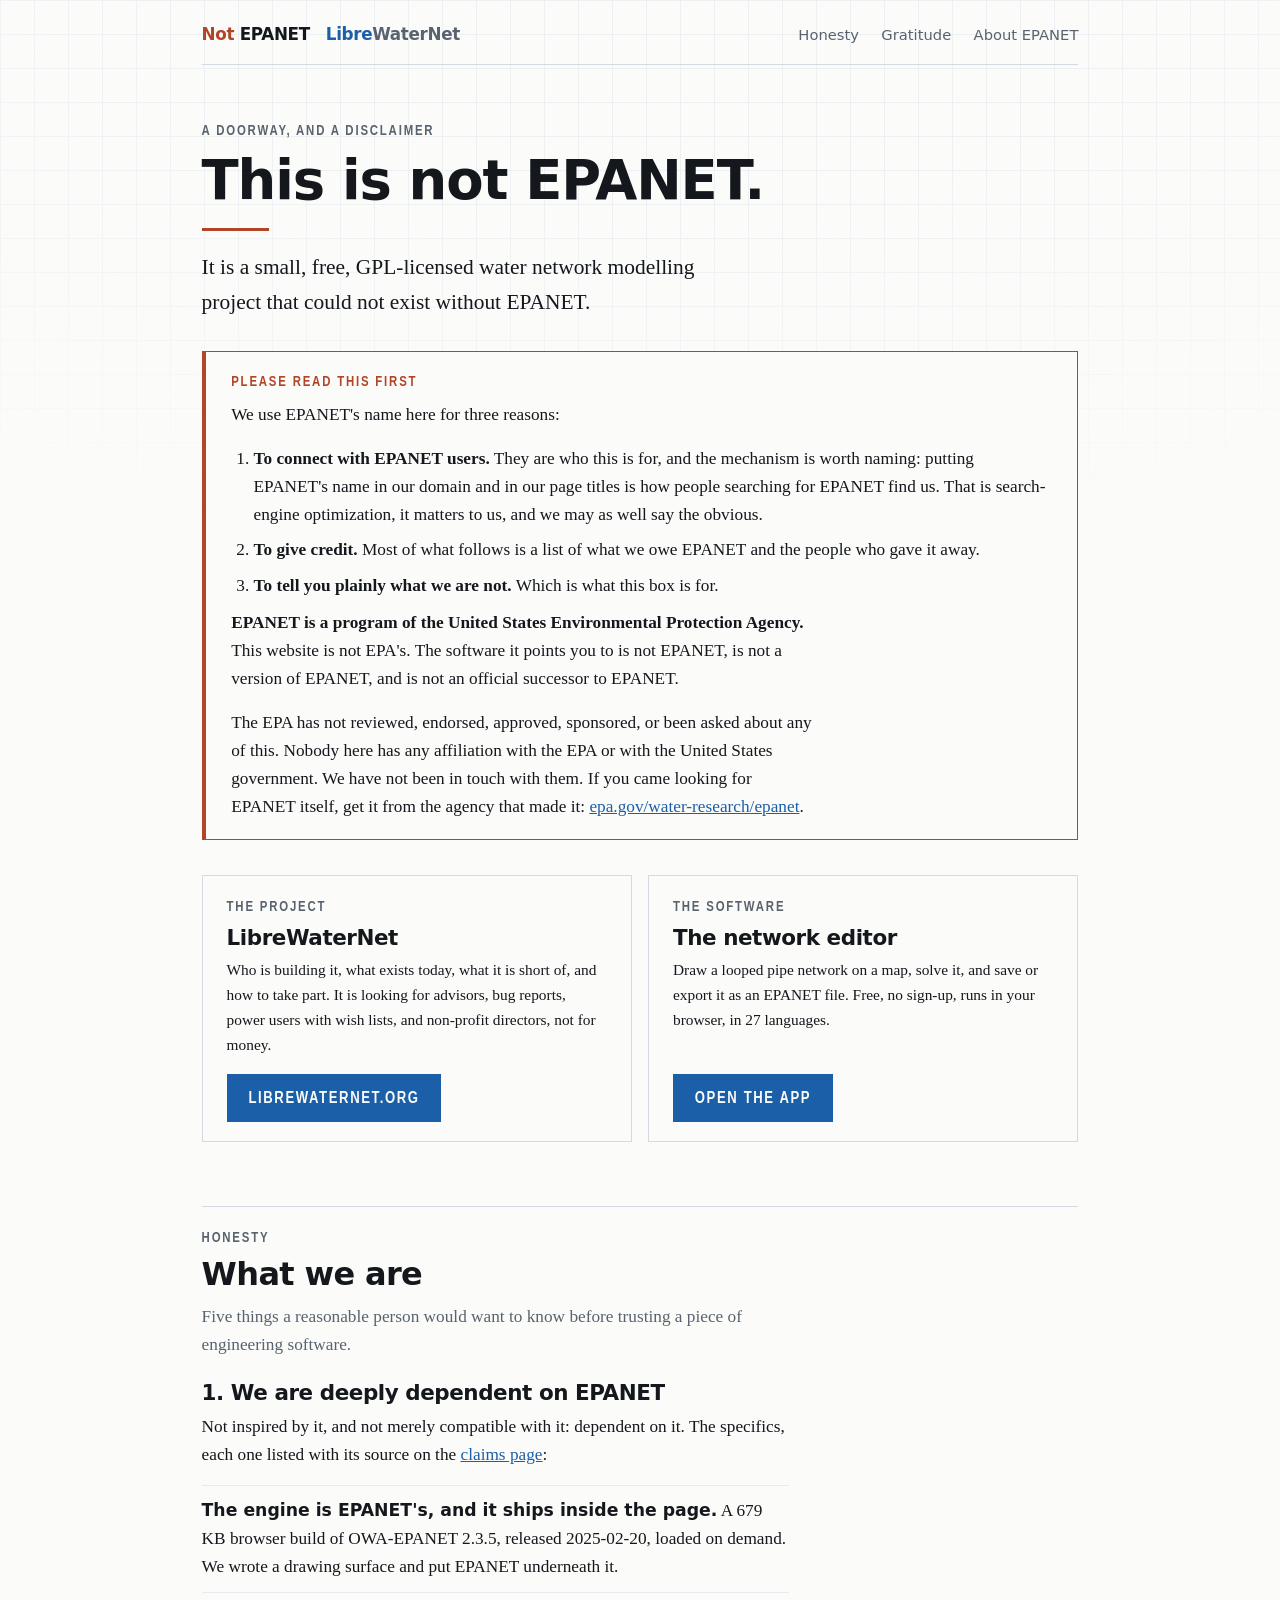
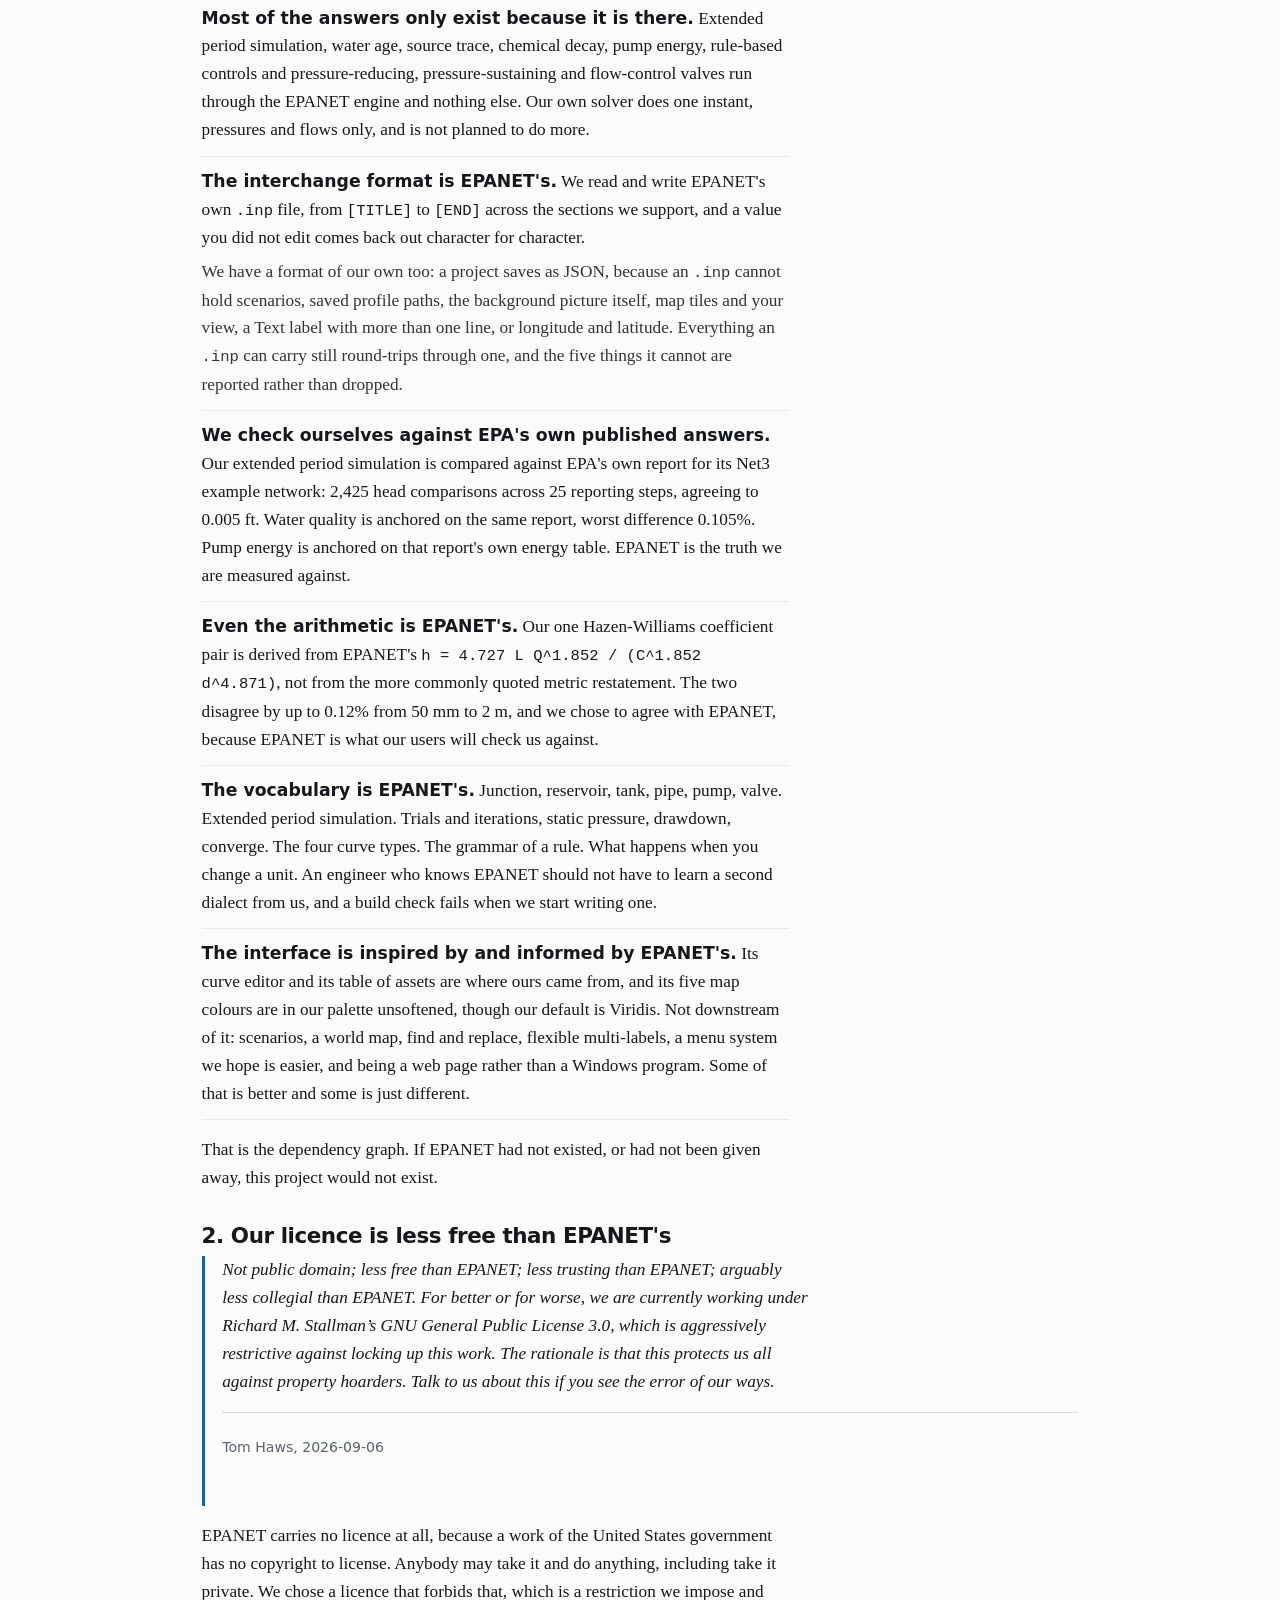
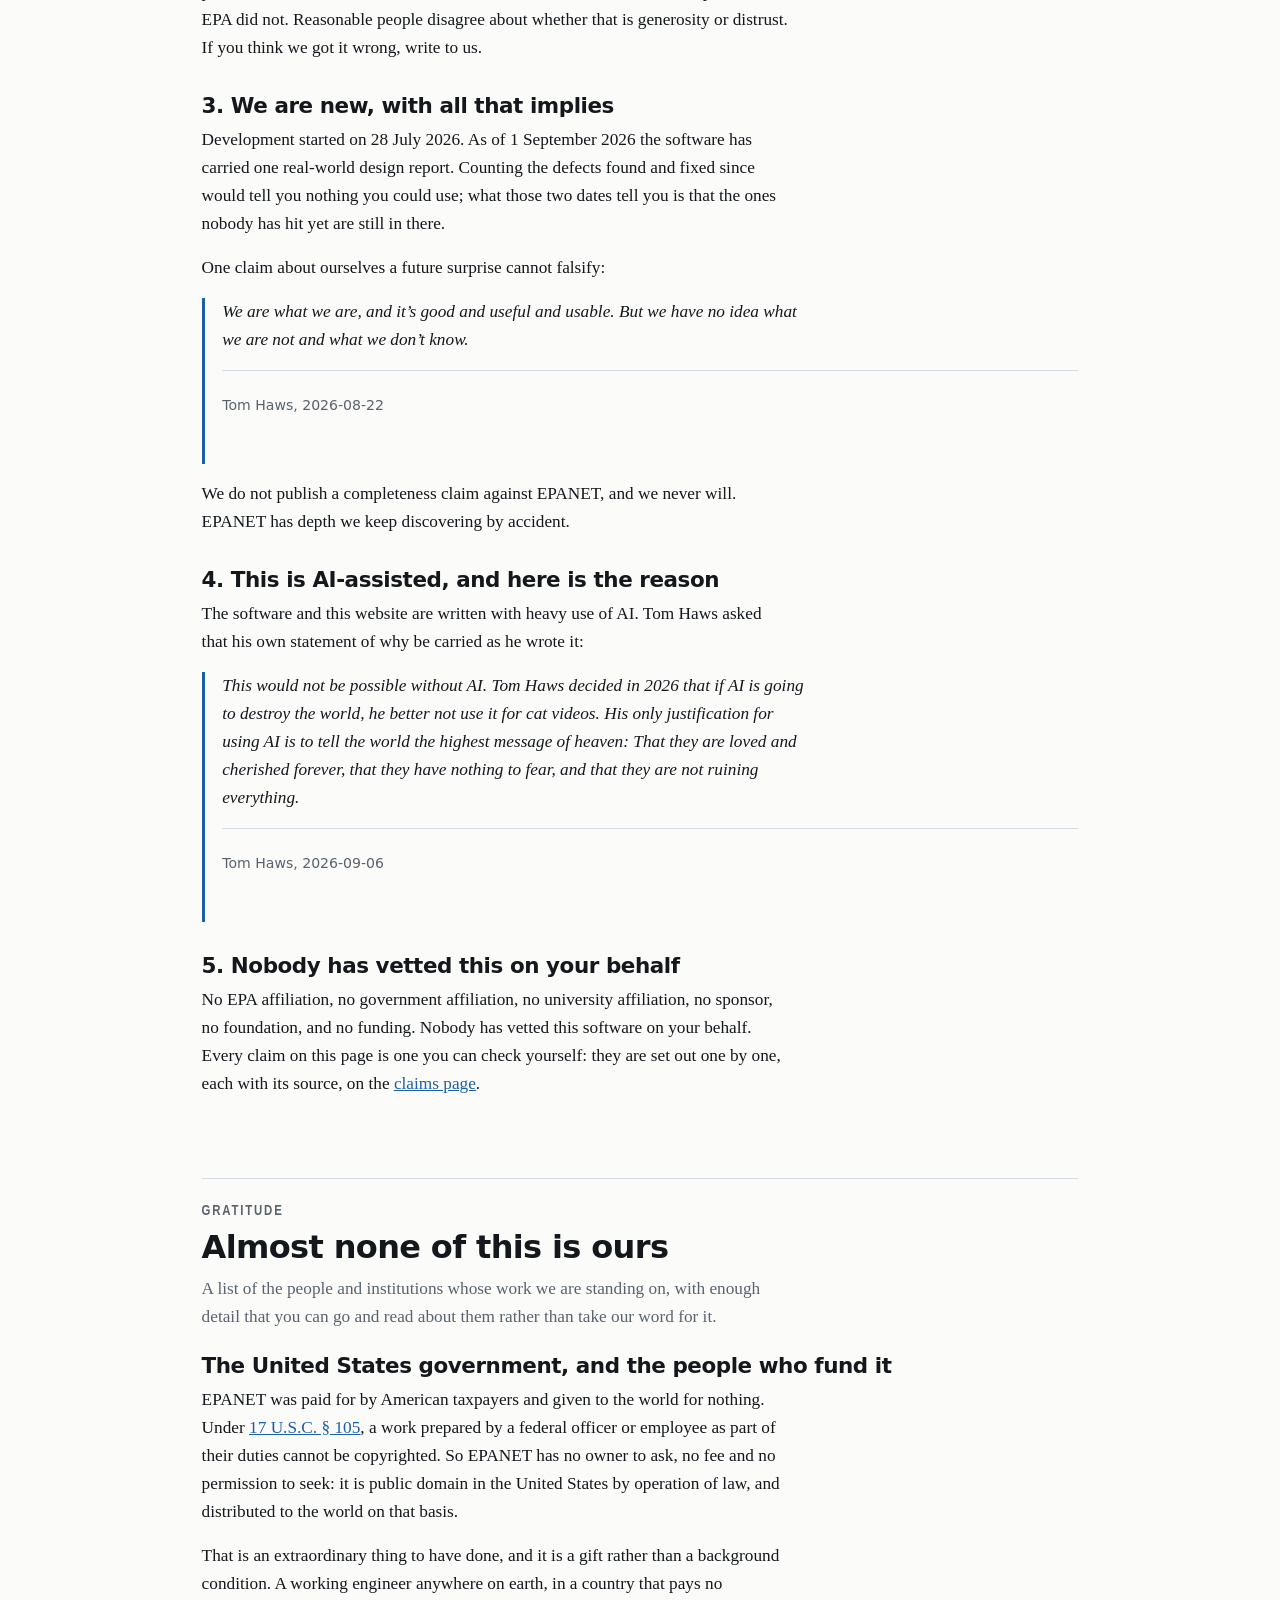
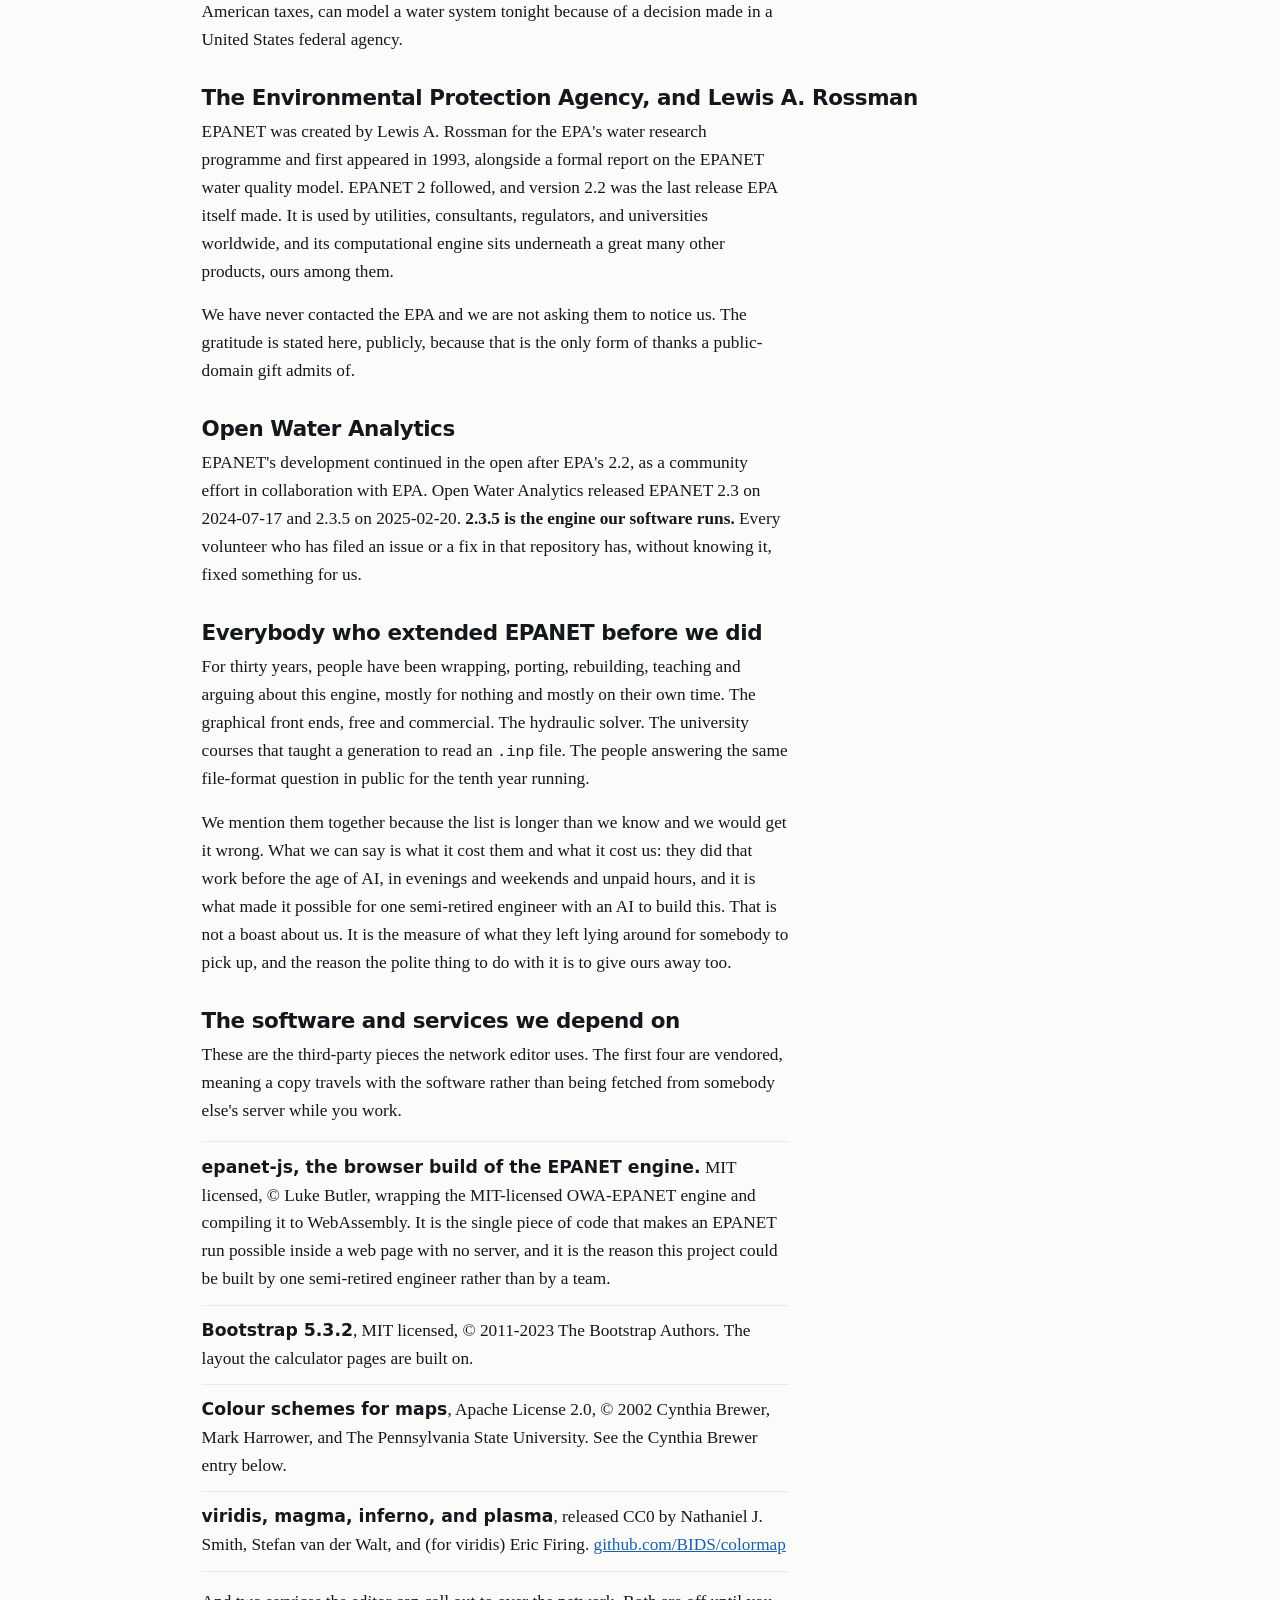
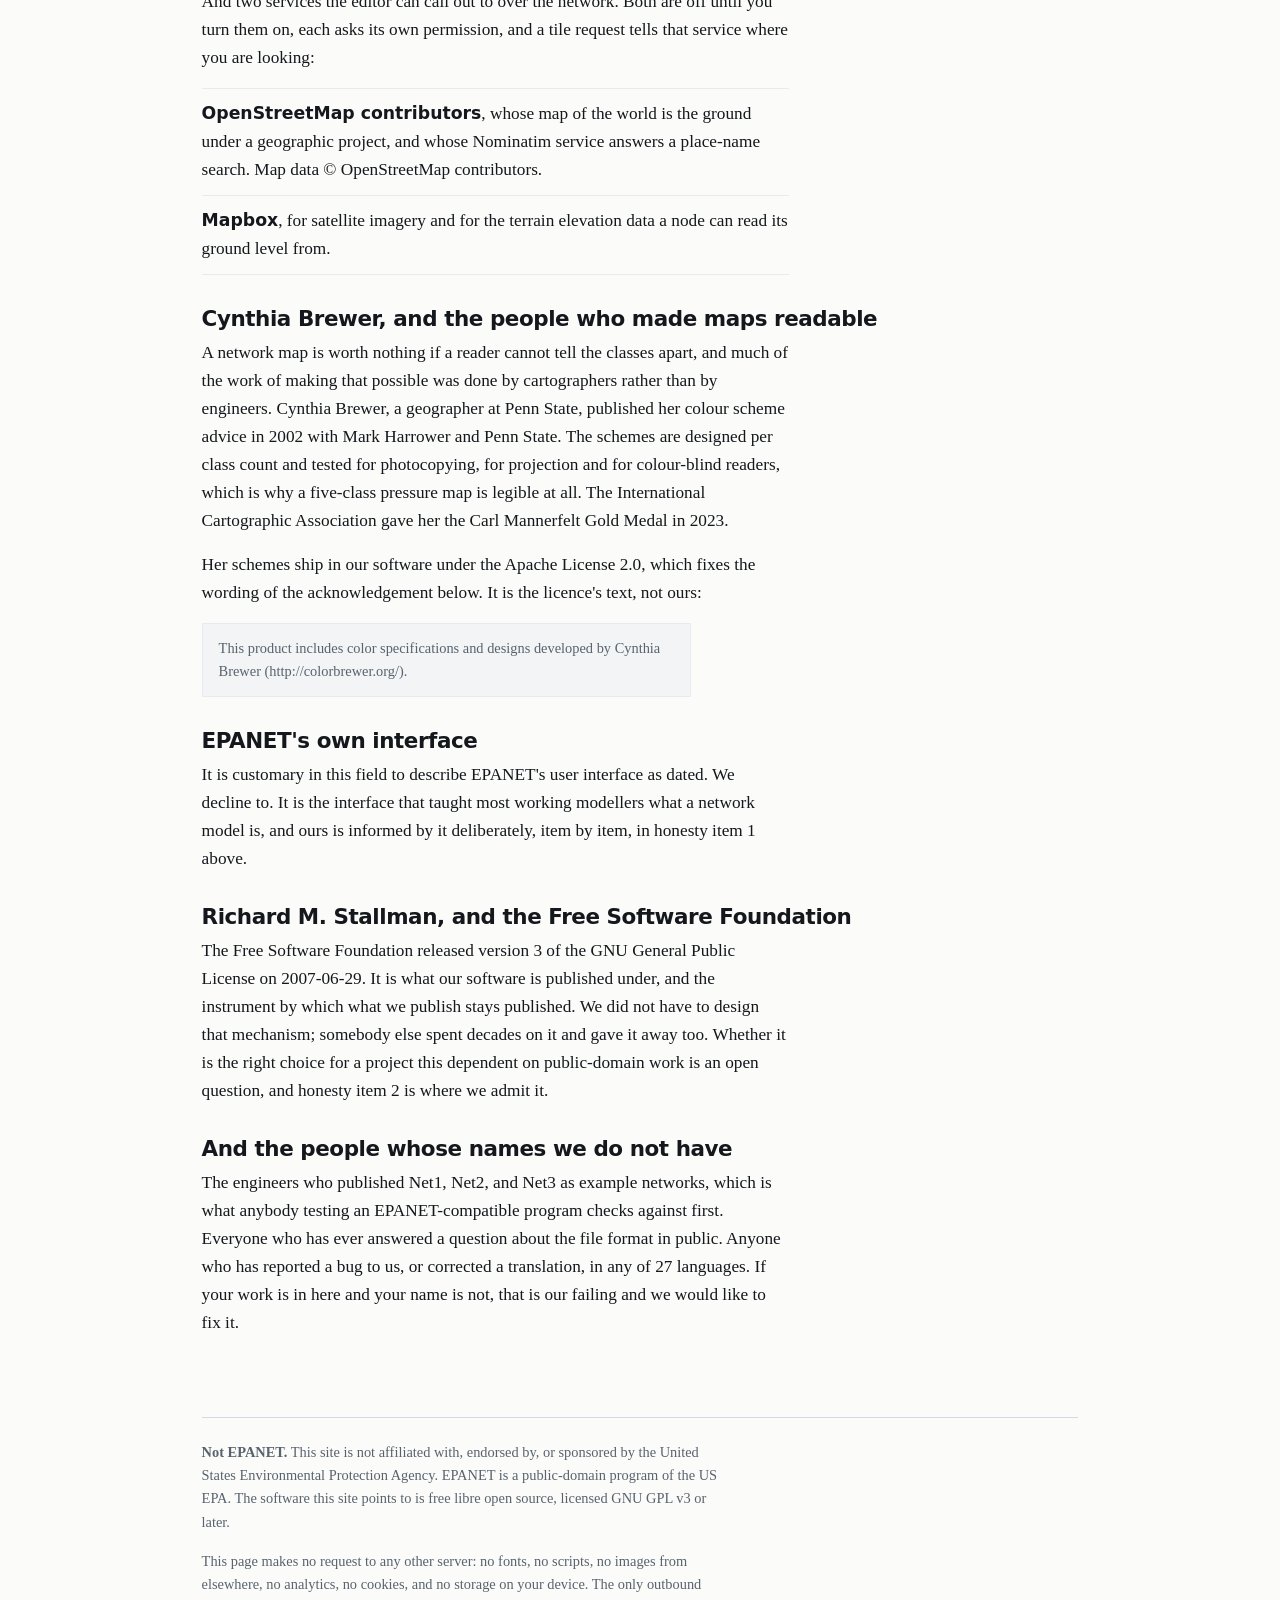
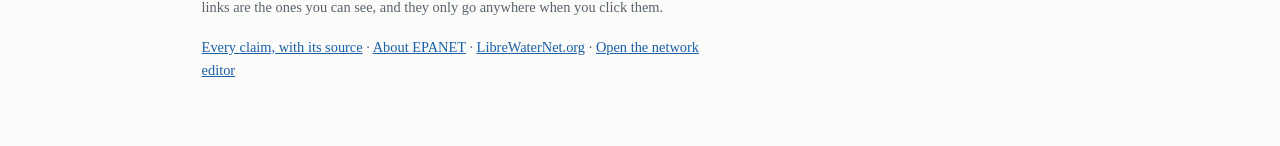
==== index.html @ b26bc2bf "The SEO reason says the obvious, in Tom's words Co-Authored-By: Claude Opus 5 <noreply@anthropic.com" ====
<!doctype html>
<html lang="en">
<head>
<meta charset="utf-8">
<title>Not EPANET</title>
<meta name="viewport" content="width=device-width, initial-scale=1">
<meta name="description" content="A doorway to free water network modelling software, and a plain statement of what it is not. Not EPANET, not affiliated with the US EPA, and deeply dependent on both.">
<link rel="stylesheet" href="style.css">
</head>
<body>
<div class="sheet-bg" aria-hidden="true"></div>

<div class="sheet">

<header class="topbar">
	<!-- **THE SISTER SITE SITS BESIDE THE WORDMARK, NOT IN THE NAV** (Tom, 2026-09-06:
	     *"At the upper left of each site we have the domain name. Let's put a link to the
	     other one next to it. For example LibreWaterNet Not EPANET and Not EPANET
	     LibreWaterNet"*). Upper-left is where a reader looks to answer "where am I", and
	     two names there answers "and what else is there" in the same glance. It is a pair
	     of doors, so both sites carry the same pair in the same place.
	     The nav entry that used to duplicate this is gone: the same link twice in one
	     header is not emphasis, it is a reader wondering whether they differ. -->
	<div class="marks">
		<a class="wordmark" href="./"><span class="not">Not</span> EPANET</a>
		<a class="wordmark sister" href="https://librewaternet.org"><span class="libre">Libre</span>WaterNet</a>
	</div>
	<nav>
		<a href="#honesty">Honesty</a>
		<a href="#gratitude">Gratitude</a>
		<a href="epanet.html">About EPANET</a>
	</nav>
</header>

<main>

<div class="hero">
	<span class="label">A doorway, and a disclaimer</span>
	<h1>This is not EPANET.<span class="rule-under"></span></h1>
	<p class="lede">It is a small, free, GPL-licensed water network modelling project that
	could not exist without EPANET.</p>

	<!-- THE DISCLAIMER BOX IS THE PREMISE OF THE SITE, so it comes before the doors and before
	     both sections; only the wordmark, the h1 and the lede precede it. The domain says "not",
	     and a page that then spent 400 words before explaining what it is not would be using the
	     word as a slogan.

	     **INSIDE THE BOX, THE THREE REASONS COME FIRST** (Tom, 2026-09-07: "Swap top and bottom").
	     A reader who arrived from a search for EPANET is owed the answer to "why is this page
	     called that" before the denial, or the denial reads as a disclaimer somebody was made to
	     write. The denial is the next thing they read, in the same box, and `epanet.html` still
	     leads with it because a page reached directly carries its own. -->
	<div class="disclaimer">
		<span class="label">Please read this first</span>
		<p>We use EPANET's name here for three reasons:</p>
		<ol class="reasons">
			<li><b>To connect with EPANET users.</b> They are who this is for, and the mechanism is
			worth naming: putting EPANET's name in our domain and in our page titles is how
			people searching for EPANET find us. That is search-engine optimization, it matters
			to us, and we may as well say the obvious.</li>
			<li><b>To give credit.</b> Most of what follows is a list of what we owe EPANET and
			the people who gave it away.</li>
			<li><b>To tell you plainly what we are not.</b> Which is what this box is for.</li>
		</ol>
		<p><b>EPANET is a program of the United States Environmental Protection Agency.</b>
		This website is not EPA's. The software it points you to is not EPANET, is not a version
		of EPANET, and is not an official successor to EPANET.</p>
		<p>The EPA has not reviewed, endorsed, approved, sponsored, or been asked about any of
		this. Nobody here has any affiliation with the EPA or with the United States government.
		We have not been in touch with them. If you came looking for EPANET itself, get it from
		the agency that made it: <a href="https://www.epa.gov/water-research/epanet">epa.gov/water-research/epanet</a>.</p>
	</div>

	<div class="doors">
		<div class="door">
			<span class="label">The project</span>
			<h3>LibreWaterNet</h3>
			<p>Who is building it, what exists today, what it is short of, and how to take part.
			It is looking for advisors, bug reports, power users with wish
			lists, and non-profit directors, not for money.</p>
			<a class="btn" href="https://librewaternet.org">librewaternet.org</a>
		</div>
		<div class="door">
			<span class="label">The software</span>
			<h3>The network editor</h3>
			<p>Draw a looped pipe network on a map, solve it, and save or export it as an
			EPANET file.
			Free, no sign-up, runs in your browser, in 27 languages.</p>
			<a class="btn" href="https://hawsedc.com/engcalcs/Looped-Network.php">Open the app</a>
		</div>
	</div>
</div>

<!-- ====================================================================== -->
<section id="honesty" aria-labelledby="honesty-label honesty-h2">
	<div class="sec-head">
		<span class="label" id="honesty-label">Honesty</span>
		<h2 id="honesty-h2">What we are</h2>
		<p class="sub">Five things a reasonable person would want to know before trusting a
		piece of engineering software.</p>
	</div>

	<div class="item">
		<h3>1. We are deeply dependent on EPANET</h3>
		<p>Not inspired by it, and not merely compatible with it: dependent on it. The specifics, each one
		listed with its source on the <a href="claims.html">claims page</a>:</p>
		<ul class="facts">
			<li><b>The engine is EPANET's, and it ships inside the page.</b> A 679 KB browser
			build of OWA-EPANET 2.3.5, released 2025-02-20, loaded on demand. We wrote a drawing
			surface and put EPANET underneath it.</li>
			<li><b>Most of the answers only exist because it is there.</b> Extended period
			simulation, water age, source trace, chemical decay, pump energy, rule-based controls
			and pressure-reducing, pressure-sustaining and flow-control valves run through the
			EPANET engine and nothing else. Our own solver does one instant, pressures and flows
			only, and is not planned to do more.</li>
			<li><b>The interchange format is EPANET's.</b> We read and write EPANET's own
			<code>.inp</code> file, from <code>[TITLE]</code> to <code>[END]</code> across the
			sections we support, and a value you did not edit comes back out character for
			character.
			<span class="qualify">We have a format of our own too: a project saves as JSON,
			because an <code>.inp</code> cannot hold scenarios, saved profile paths, the background
			picture itself, map tiles and your view, a Text label with more than one line, or
			longitude and latitude. Everything an <code>.inp</code> can carry still round-trips
			through one, and the five things it cannot are reported rather than dropped.</span></li>
			<li><b>We check ourselves against EPA's own published answers.</b> Our extended period
			simulation is compared against EPA's own report for its Net3 example network: 2,425 head
			comparisons across 25 reporting steps, agreeing to 0.005 ft. Water quality is
			anchored on the same report, worst difference 0.105%. Pump energy is anchored on that
			report's own energy table. EPANET is the truth we are measured against.</li>
			<li><b>Even the arithmetic is EPANET's.</b> Our one Hazen-Williams coefficient pair is
			derived from EPANET's <code>h = 4.727 L Q^1.852 / (C^1.852 d^4.871)</code>, not from
			the more commonly quoted metric restatement. The two disagree by up to 0.12% from
			50 mm to 2 m, and we chose to agree with EPANET, because EPANET is what our users will
			check us against.</li>
			<li><b>The vocabulary is EPANET's.</b> Junction, reservoir, tank, pipe, pump, valve.
			Extended period simulation. Trials and iterations, static pressure, drawdown, converge.
			The four curve types. The grammar of a rule. What happens when you change a unit. An
			engineer who knows EPANET should not have to learn a second dialect from us, and a
			build check fails when we start writing one.</li>
			<li><b>The interface is inspired by and informed by EPANET's.</b> Its curve editor
			and its table of assets are where ours came from, and its five map colours are in our
			palette unsoftened, though our default is Viridis. Not downstream of it: scenarios, a
			world map, find and replace, flexible multi-labels, a menu system we hope is easier,
			and being a web page rather than a Windows program. Some of that is better and some is
			just different.</li>
		</ul>
		<p>That is the dependency graph. If EPANET had not existed, or had not been given
		away, this project would not exist.</p>
	</div>

	<div class="item">
		<h3>2. Our licence is less free than EPANET's</h3>
		<blockquote>
			<p>Not public domain; less free than EPANET; less trusting than EPANET; arguably
			less collegial than EPANET. For better or for worse, we are currently working under
			Richard M. Stallman&rsquo;s GNU General Public License 3.0, which is aggressively
			restrictive against locking up this work. The rationale is that this protects us all
			against property hoarders. Talk to us about this if you see the error of our ways.</p>
			<footer class="attrib">Tom Haws, 2026-09-06</footer>
		</blockquote>
		<p>EPANET carries no licence at all, because
		a work of the United States government has no copyright to license. Anybody may take it
		and do anything, including take it private. We chose a licence that forbids that, which
		is a restriction we impose and EPA did not. Reasonable people disagree about whether
		that is generosity or distrust. If you think we got it wrong, write to us.</p>
	</div>

	<div class="item">
		<h3>3. We are new, with all that implies</h3>
		<p>Development started on 28 July 2026. As of 1 September 2026 the software has carried
		one real-world design report. Counting the defects found and fixed since would tell you
		nothing you could use; what those two dates tell you is that the ones nobody has hit yet
		are still in there.</p>
		<p>One claim about ourselves a future surprise cannot falsify:</p>
		<blockquote>
			<p>We are what we are, and it&rsquo;s good and useful and usable. But we have no idea
			what we are not and what we don&rsquo;t know.</p>
			<footer class="attrib">Tom Haws, 2026-08-22</footer>
		</blockquote>
		<p>We do not publish a completeness claim against EPANET, and we never will. EPANET has
		depth we keep discovering by accident.</p>
	</div>

	<div class="item">
		<h3>4. This is AI-assisted, and here is the reason</h3>
		<p>The software and this website are written with heavy use of AI. Tom Haws asked that
		his own statement of why be carried as he wrote it:</p>
		<blockquote>
			<p>This would not be possible without AI. Tom Haws decided in 2026 that if AI is
			going to destroy the world, he better not use it for cat videos. His only
			justification for using AI is to tell the world the highest message of heaven: That
			they are loved and cherished forever, that they have nothing to fear, and that they
			are not ruining everything.</p>
			<footer class="attrib">Tom Haws, 2026-09-06</footer>
		</blockquote>
	</div>

	<div class="item">
		<h3>5. Nobody has vetted this on your behalf</h3>
		<p>No EPA affiliation, no government affiliation, no university affiliation, no sponsor,
		no foundation, and no funding. Nobody has vetted this software on your behalf. Every
		claim on this page is one you can check yourself: they are set out one by one,
		each with its source, on the <a href="claims.html">claims page</a>.</p>
	</div>
</section>

<!-- ====================================================================== -->
<section id="gratitude" aria-labelledby="gratitude-label gratitude-h2">
	<div class="sec-head">
		<span class="label" id="gratitude-label">Gratitude</span>
		<h2 id="gratitude-h2">Almost none of this is ours</h2>
		<p class="sub">A list of the people and institutions whose work we are standing on,
		with enough detail that you can go and read about them rather than take our word for it.</p>
	</div>

	<div class="item">
		<h3>The United States government, and the people who fund it</h3>
		<p>EPANET was paid for by American taxpayers and given to the world for nothing.
		Under <a href="https://uscode.house.gov/view.xhtml?req=%28title%3A17+section%3A105+edition%3Aprelim%29">17
		U.S.C. &sect; 105</a>, a work prepared by a federal officer or employee as part of their
		duties cannot be copyrighted. So EPANET has no owner to ask, no fee and no permission to
		seek: it is public domain in the United States by operation of law, and distributed to the
		world on that basis.</p>
		<p>That is an extraordinary thing to have done, and it is a gift rather than a
		background condition. A working engineer anywhere on earth, in a country
		that pays no American taxes, can model a water system tonight because of a decision made
		in a United States federal agency.</p>
	</div>

	<div class="item">
		<h3>The Environmental Protection Agency, and Lewis A. Rossman</h3>
		<p>EPANET was created by Lewis A. Rossman for the EPA's water research programme and
		first appeared in 1993, alongside a formal report on the EPANET water quality model.
		EPANET 2 followed, and version 2.2 was the last release EPA itself made. It is used
		by utilities, consultants, regulators, and universities worldwide, and its computational
		engine sits underneath a great many other products, ours among them.</p>
		<p>We have never contacted the EPA and we are not asking them to notice us. The
		gratitude is stated here, publicly, because that is the only form of thanks a public-domain
		gift admits of.</p>
	</div>

	<div class="item">
		<h3>Open Water Analytics</h3>
		<p>EPANET's development continued in the open after EPA's 2.2, as a community effort in
		collaboration with EPA. Open Water Analytics released EPANET 2.3 on 2024-07-17 and 2.3.5
		on 2025-02-20. <b>2.3.5 is the engine our software runs.</b> Every volunteer who
		has filed an issue or a fix in that repository has, without knowing it, fixed something
		for us.</p>
	</div>

	<div class="item">
		<h3>Everybody who extended EPANET before we did</h3>
		<p>For thirty years, people have been wrapping, porting, rebuilding, teaching and
		arguing about this engine, mostly for nothing and mostly on their own time. The
		graphical front ends, free and commercial. The hydraulic solver. The university courses
		that taught a generation to read an <code>.inp</code> file. The people answering the
		same file-format question in public for the tenth year running.</p>

		<p>We mention them together because the list is longer than we know and we would get it
		wrong. What we can say is what it cost them and what it cost us: they did that work
		before the age of AI, in evenings and weekends and unpaid hours, and it is what made it
		possible for one semi-retired engineer with an AI to build this. That is not a boast
		about us. It is the measure of what they left lying around for somebody to pick up, and
		the reason the polite thing to do with it is to give ours away too.</p>
	</div>

	<div class="item">
		<h3>The software and services we depend on</h3>
		<p>These are the third-party pieces the network editor uses. The first four are
		vendored, meaning a copy travels with the software rather than being fetched from
		somebody else's server while you work.</p>
		<ul class="facts">
			<li><b>epanet-js, the browser build of the EPANET engine.</b> MIT licensed,
			&copy; Luke Butler, wrapping the MIT-licensed OWA-EPANET engine and compiling it to
			WebAssembly. It is the single piece of code that makes an EPANET run possible inside a
			web page with no server, and it is the reason this project could be built by one
			semi-retired engineer rather than by a team.</li>
			<li><b>Bootstrap 5.3.2</b>, MIT licensed, &copy; 2011-2023 The Bootstrap Authors.
			The layout the calculator pages are built on.</li>
			<li><b>Colour schemes for maps</b>, Apache License 2.0, &copy; 2002 Cynthia Brewer,
			Mark Harrower, and The Pennsylvania State University.
			See the Cynthia Brewer entry below.</li>
			<li><b>viridis, magma, inferno, and plasma</b>, released CC0 by Nathaniel J. Smith,
			Stefan van der Walt, and (for viridis) Eric Firing.
			<a href="https://github.com/BIDS/colormap">github.com/BIDS/colormap</a></li>
		</ul>
		<p>And two services the editor can call out to over the network. Both are off until
		you turn them on, each asks its own permission, and a tile request tells
		that service where you are looking:</p>
		<ul class="facts">
			<li><b>OpenStreetMap contributors</b>, whose map of the world is the ground under a
			geographic project, and whose Nominatim service answers a place-name search.
			Map data &copy; OpenStreetMap contributors.</li>
			<li><b>Mapbox</b>, for satellite imagery and for the terrain elevation data a node can
			read its ground level from.</li>
		</ul>
	</div>

	<div class="item">
		<h3>Cynthia Brewer, and the people who made maps readable</h3>
		<p>A network map is worth nothing if a reader cannot tell the classes apart, and much of
		the work of making that possible was done by cartographers rather than by engineers.
		Cynthia Brewer, a geographer at Penn State, published her colour scheme advice in 2002
		with Mark Harrower and Penn State. The schemes are designed per class count and tested for
		photocopying, for projection and for colour-blind readers, which is why a five-class
		pressure map is legible at all. The International Cartographic Association gave her the
		Carl Mannerfelt Gold Medal in 2023.</p>
		<p>Her schemes ship in our software under the Apache License 2.0, which fixes the wording
		of the acknowledgement below. It is the licence's text, not ours:</p>
		<div class="finewords">
			<p>This product includes color specifications and designs developed by Cynthia Brewer (http://colorbrewer.org/).</p>
		</div>
	</div>

	<div class="item">
		<h3>EPANET's own interface</h3>
		<p>It is customary in this field to describe EPANET's user interface as dated. We decline
		to. It is the interface that taught most working modellers what a network model is, and
		ours is informed by it deliberately, item by item, in honesty item 1 above.</p>
	</div>

	<div class="item">
		<h3>Richard M. Stallman, and the Free Software Foundation</h3>
		<p>The Free Software Foundation released version 3 of the GNU General Public License on
		2007-06-29. It is what our software is published under, and the instrument by which what
		we publish stays published. We did not have to design that mechanism; somebody else spent
		decades on it and gave it away too. Whether it is the right choice for a project this
		dependent on public-domain work is an open question, and honesty item 2 is where we admit
		it.</p>
	</div>

	<div class="item">
		<h3>And the people whose names we do not have</h3>
		<p>The engineers who published Net1, Net2, and Net3 as example networks, which is what
		anybody testing an EPANET-compatible program checks against first. Everyone who has ever
		answered a question about the file format in public. Anyone who has reported a bug to us,
		or corrected a translation, in any of 27 languages. If your work is in here and your name
		is not, that is our failing and we would like to fix it.</p>
	</div>
</section>

</main>

<footer>
	<p><b>Not EPANET.</b> This site is not affiliated with, endorsed by, or sponsored by the
	United States Environmental Protection Agency. EPANET is a public-domain program of the
	US EPA. The software this site points to is free libre open source, licensed GNU GPL v3
	or later.</p>
	<p>This page makes no request to any other server: no fonts, no scripts, no images from
	elsewhere, no analytics, no cookies, and no storage on your device. The only outbound links
	are the ones you can see, and they only go anywhere when you click them.</p>
	<p><a href="claims.html">Every claim, with its source</a> &middot;
	<a href="epanet.html">About EPANET</a> &middot;
	<a href="https://librewaternet.org">LibreWaterNet.org</a> &middot;
	<a href="https://hawsedc.com/engcalcs/Looped-Network.php">Open the network editor</a></p>
</footer>

</div>
</body>
</html>
---- style.css ----
/* ============================================================================
   Not EPANET -- gateway site.

   A SIBLING of librewaternet.org, not a departure: the same drawing-sheet
   material (hairline frame, faint grid, condensed drafting labels, black ink
   and water blue, one red pencil accent). Two deliberate differences:

     1. NO WEB FONTS. That site links Google Fonts; this one may make no
        external request of any kind, because the first thing a reader of a
        page about honesty checks is the network tab. System stacks only.
     2. The page is quieter. This is a doorway, not a shop window, so the
        type scale tops out well below the sibling's hero.
   ========================================================================= */

:root {
	--paper:      #FBFBF9;
	--paper-2:    #F2F4F6;
	--ink:        #14181C;
	--ink-2:      #58636E;
	--rule:       #D3DAE1;
	--rule-soft:  #E7EBEF;
	--water:      #1B5FA8;
	--water-soft: #E6EFF8;
	/* Red pencil. An engineer marks up a drawing in red; here it appears only
	   on the disclaimer rule and on a correction mark, nowhere else. */
	--pencil:     #B24428;

	--sheet-max: 960px;
	--step--1: clamp(.79rem, .75rem + .16vw, .87rem);
	--step-0:  clamp(1rem, .96rem + .2vw, 1.08rem);
	--step-1:  clamp(1.14rem, 1.06rem + .38vw, 1.34rem);
	--step-2:  clamp(1.5rem, 1.3rem + .9vw, 2rem);
	--step-3:  clamp(2rem, 1.5rem + 2.4vw, 3.4rem);

	--serif: Georgia, "Iowan Old Style", "Times New Roman", Times, serif;
	--sans: system-ui, -apple-system, "Segoe UI", Roboto, Helvetica, Arial, sans-serif;
	/* The sibling site loads Barlow Condensed from Google Fonts; this one may make no
	   external request, so the name is kept only for a reader who already has it and the
	   stack is expected to fall through. Where it falls all the way to --sans the eyebrows
	   and buttons render wider than drawn. That is accepted; a request is not. */
	--cond: "Barlow Condensed", "Archivo Narrow", "Arial Narrow", "Liberation Sans Narrow", var(--sans);
	--mono: ui-monospace, SFMono-Regular, Menlo, Consolas, "Liberation Mono", monospace;

	color-scheme: light;
}
@media (prefers-color-scheme: dark) {
	:root:not([data-theme="light"]) {
		--paper:      #10151A;
		--paper-2:    #171E25;
		--ink:        #E8EDF2;
		--ink-2:      #97A4B1;
		--rule:       #2C3841;
		--rule-soft:  #1E262E;
		--water:      #6FA8DC;
		--water-soft: #17242F;
		--pencil:     #E0745A;
		color-scheme: dark;
	}
}
:root[data-theme="dark"] {
	--paper:      #10151A;
	--paper-2:    #171E25;
	--ink:        #E8EDF2;
	--ink-2:      #97A4B1;
	--rule:       #2C3841;
	--rule-soft:  #1E262E;
	--water:      #6FA8DC;
	--water-soft: #17242F;
	--pencil:     #E0745A;
	color-scheme: dark;
}

* { box-sizing: border-box; }

/* A bare URL in running text is longer than a narrow phone is wide, and the page must never
   scroll sideways. Applied at the root rather than to .mono alone, because the same hazard
   appears wherever a domain or a file name is quoted. */
body { overflow-wrap: anywhere; }

body {
	margin: 0;
	background: var(--paper);
	color: var(--ink);
	font-family: var(--serif);
	font-size: var(--step-0);
	line-height: 1.62;
	-webkit-text-size-adjust: 100%;
}

/* The faint drafting grid, as on the sibling site. */
.sheet-bg {
	position: fixed; inset: 0; z-index: -1; pointer-events: none;
	background-image:
		linear-gradient(to right, var(--rule-soft) 1px, transparent 1px),
		linear-gradient(to bottom, var(--rule-soft) 1px, transparent 1px);
	background-size: 34px 34px;
	opacity: .7;
	-webkit-mask-image: radial-gradient(ellipse 120% 80% at 50% 0%, #000 30%, transparent 78%);
	mask-image: radial-gradient(ellipse 120% 80% at 50% 0%, #000 30%, transparent 78%);
}

.sheet {
	max-width: var(--sheet-max);
	margin: 0 auto;
	padding: 0 clamp(1rem, 4vw, 2.6rem);
}

h1, h2, h3 {
	font-family: var(--sans);
	margin: 0;
	line-height: 1.12;
	letter-spacing: -.02em;
	text-wrap: balance;
}
h1 { font-size: var(--step-3); font-weight: 800; }
h2 { font-size: var(--step-2); font-weight: 700; }
h3 { font-size: var(--step-1); font-weight: 650; }

p { margin: 0 0 1rem; max-width: 68ch; }
a { color: var(--water); }
a:hover, a:focus-visible { color: var(--pencil); }

.label {
	font-family: var(--cond);
	font-weight: 600;
	text-transform: uppercase;
	letter-spacing: .13em;
	font-size: var(--step--1);
	color: var(--ink-2);
	margin: 0 0 .55rem;
	display: block;
}

/* --- header ------------------------------------------------------------- */
.topbar {
	display: flex; align-items: baseline; justify-content: space-between;
	gap: 1rem; flex-wrap: wrap;
	padding: 1.3rem 0 1rem;
	border-bottom: 1px solid var(--rule);
}
.wordmark {
	font-family: var(--sans);
	font-weight: 800; font-size: 1.05rem;
	letter-spacing: -.02em;
	color: var(--ink); text-decoration: none;
}
.wordmark .not { color: var(--pencil); }

/* **TWO WORDMARKS, ONE UPPER-LEFT.** The sister site's name sits beside our own, quieter
   than it but built from the same parts, so the pair reads as two doors rather than as a
   brand and an advertisement. It wraps before the nav does, because on a narrow screen the
   thing a reader needs first is still "where am I". */
.marks { display: flex; align-items: baseline; gap: 1rem; flex-wrap: wrap; }
.marks .sister { font-weight: 700; color: var(--ink-2); }
.marks .sister .libre { color: var(--water); }
.marks .sister:hover, .marks .sister:focus-visible { color: var(--ink); }
.topbar nav { display: flex; gap: 1.4rem; flex-wrap: wrap; }
.topbar nav a { color: var(--ink-2); text-decoration: none; font-family: var(--sans); font-size: .92rem; }
.topbar nav a:hover, .topbar nav a:focus-visible { color: var(--water); }

/* --- the disclaimer, which is the whole point of the site ---------------- */
.hero { padding: clamp(2rem, 5vw, 3.4rem) 0 0; }
.hero h1 .rule-under {
	display: block; width: 4.2rem; height: 3px;
	background: var(--pencil); margin: 1rem 0 0;
}
.lede { font-size: var(--step-1); max-width: 46ch; margin: 1.2rem 0 0; }

.disclaimer {
	margin: 2rem 0 0;
	border: 1px solid var(--pencil);
	border-left-width: 4px;
	background: var(--paper);
	padding: 1.1rem clamp(1rem, 3vw, 1.6rem);
}
.disclaimer p:last-child { margin-bottom: 0; }
.disclaimer .label { color: var(--pencil); }

/* --- the two doors ------------------------------------------------------ */
.doors {
	display: grid; gap: 1rem; margin: 2.2rem 0 0;
	grid-template-columns: 1fr;
}
@media (min-width: 720px) { .doors { grid-template-columns: 1fr 1fr; } }
.door {
	border: 1px solid var(--rule);
	background: var(--paper);
	padding: 1.2rem clamp(1rem, 3vw, 1.5rem);
	display: flex; flex-direction: column;
}
.door h3 { margin-bottom: .5rem; }
.door p { font-size: .96rem; flex: 1; }
.btn {
	align-self: flex-start;
	font-family: var(--cond);
	font-weight: 600; text-transform: uppercase; letter-spacing: .1em;
	font-size: 1rem;
	padding: .62rem 1.3rem;
	border: 1px solid var(--water);
	background: var(--water); color: var(--paper);
	text-decoration: none;
}
.btn:hover, .btn:focus-visible { background: var(--ink); border-color: var(--ink); color: var(--paper); }

/* --- sections ----------------------------------------------------------- */
section { padding: clamp(2.4rem, 6vw, 4rem) 0 0; }
.sec-head { border-top: 1px solid var(--rule); padding-top: 1.2rem; margin-bottom: 1.4rem; }
.sec-head h2 { max-width: 24ch; }
.sec-head .sub { color: var(--ink-2); margin: .6rem 0 0; }

.item { margin: 0 0 2rem; }
.item h3 { margin-bottom: .5rem; }
.item:last-child { margin-bottom: 0; }

blockquote {
	margin: 0 0 1rem;
	padding: 0 0 0 1.1rem;
	border-left: 3px solid var(--water);
	color: var(--ink);
	font-style: italic;
}
blockquote p:last-child { margin-bottom: 0; }
blockquote .attrib { font-style: normal; font-family: var(--sans); font-size: .88rem; color: var(--ink-2); display: block; margin-top: .5rem; }

/* A measured fact, set apart so it can be checked one at a time. */
.facts { list-style: none; margin: 0 0 1rem; padding: 0; max-width: 68ch; }
.facts li {
	border-top: 1px solid var(--rule-soft);
	padding: .7rem 0;
}
.facts li:last-child { border-bottom: 1px solid var(--rule-soft); }
.facts b { font-family: var(--sans); font-weight: 650; }
code, .mono { font-family: var(--mono); font-size: .9em; }

/* The licence-required acknowledgement and other fine print. */
.finewords {
	font-size: .9rem; color: var(--ink-2);
	background: var(--paper-2);
	border: 1px solid var(--rule-soft);
	padding: .8rem 1rem;
	max-width: 68ch;
}
.finewords p { margin: 0; max-width: none; }

/* ---------------------------------------------------------------------------
   The claims ledger (claims.html). A table is the right shape here and not a
   decorative one: the page's whole argument is that each assertion stands on
   its own line and can be checked without reading the ones around it.

   The source column carries long citations and bare file paths, so the table
   gets its own horizontal scroll rather than letting the sheet scroll sideways.
   -------------------------------------------------------------------------- */
.table-scroll {
	overflow-x: auto;
	margin: 0 0 1.4rem;
	border: 1px solid var(--rule-soft);
}
.table-scroll table {
	border-collapse: collapse;
	width: 100%;
	min-width: 34rem;
	font-size: var(--step--1);
	background: var(--paper);
}
.table-scroll th {
	font-family: var(--cond);
	text-transform: uppercase;
	letter-spacing: .08em;
	font-size: .78rem;
	font-weight: 600;
	color: var(--ink-2);
	text-align: left;
	padding: .5rem .7rem;
	border-bottom: 1px solid var(--rule);
	background: var(--paper-2);
	white-space: nowrap;
}
.table-scroll td {
	padding: .55rem .7rem;
	border-bottom: 1px solid var(--rule-soft);
	vertical-align: top;
}
.table-scroll tr:last-child td { border-bottom: 0; }
/* The claim number is the row's name; keep the digits aligned and unwrapped. */
.table-scroll td:first-child {
	font-family: var(--mono);
	font-variant-numeric: tabular-nums;
	white-space: nowrap;
	color: var(--ink-2);
}
.table-scroll td:nth-child(2) { min-width: 16rem; }
.table-scroll td:last-child { color: var(--ink-2); }
.table-scroll code { font-size: .92em; }

footer {
	margin-top: clamp(3rem, 8vw, 5rem);
	border-top: 1px solid var(--rule);
	padding: 1.4rem 0 3rem;
	font-size: .9rem;
	color: var(--ink-2);
}
footer p { max-width: 72ch; }

/* The three reasons for using EPANET's name, in the disclaimer box (2026-09-06). Numbered because
   the reader is being told there are exactly three and that none is being held back; a bulleted
   list would let the third one look like an afterthought instead of an equal. */
.reasons {
	margin: 0.6rem 0;
	padding-inline-start: 1.4rem;
}
.reasons li {
	margin-bottom: 0.45rem;
}

/* A qualification attached to a claim: the part that stops the claim being too flattering. Set
   slightly quieter than the claim but NOT hidden and NOT collapsible, because on this page in
   particular the qualification is the point. */
.qualify {
	display: block;
	margin-top: 0.4rem;
	opacity: 0.88;
}
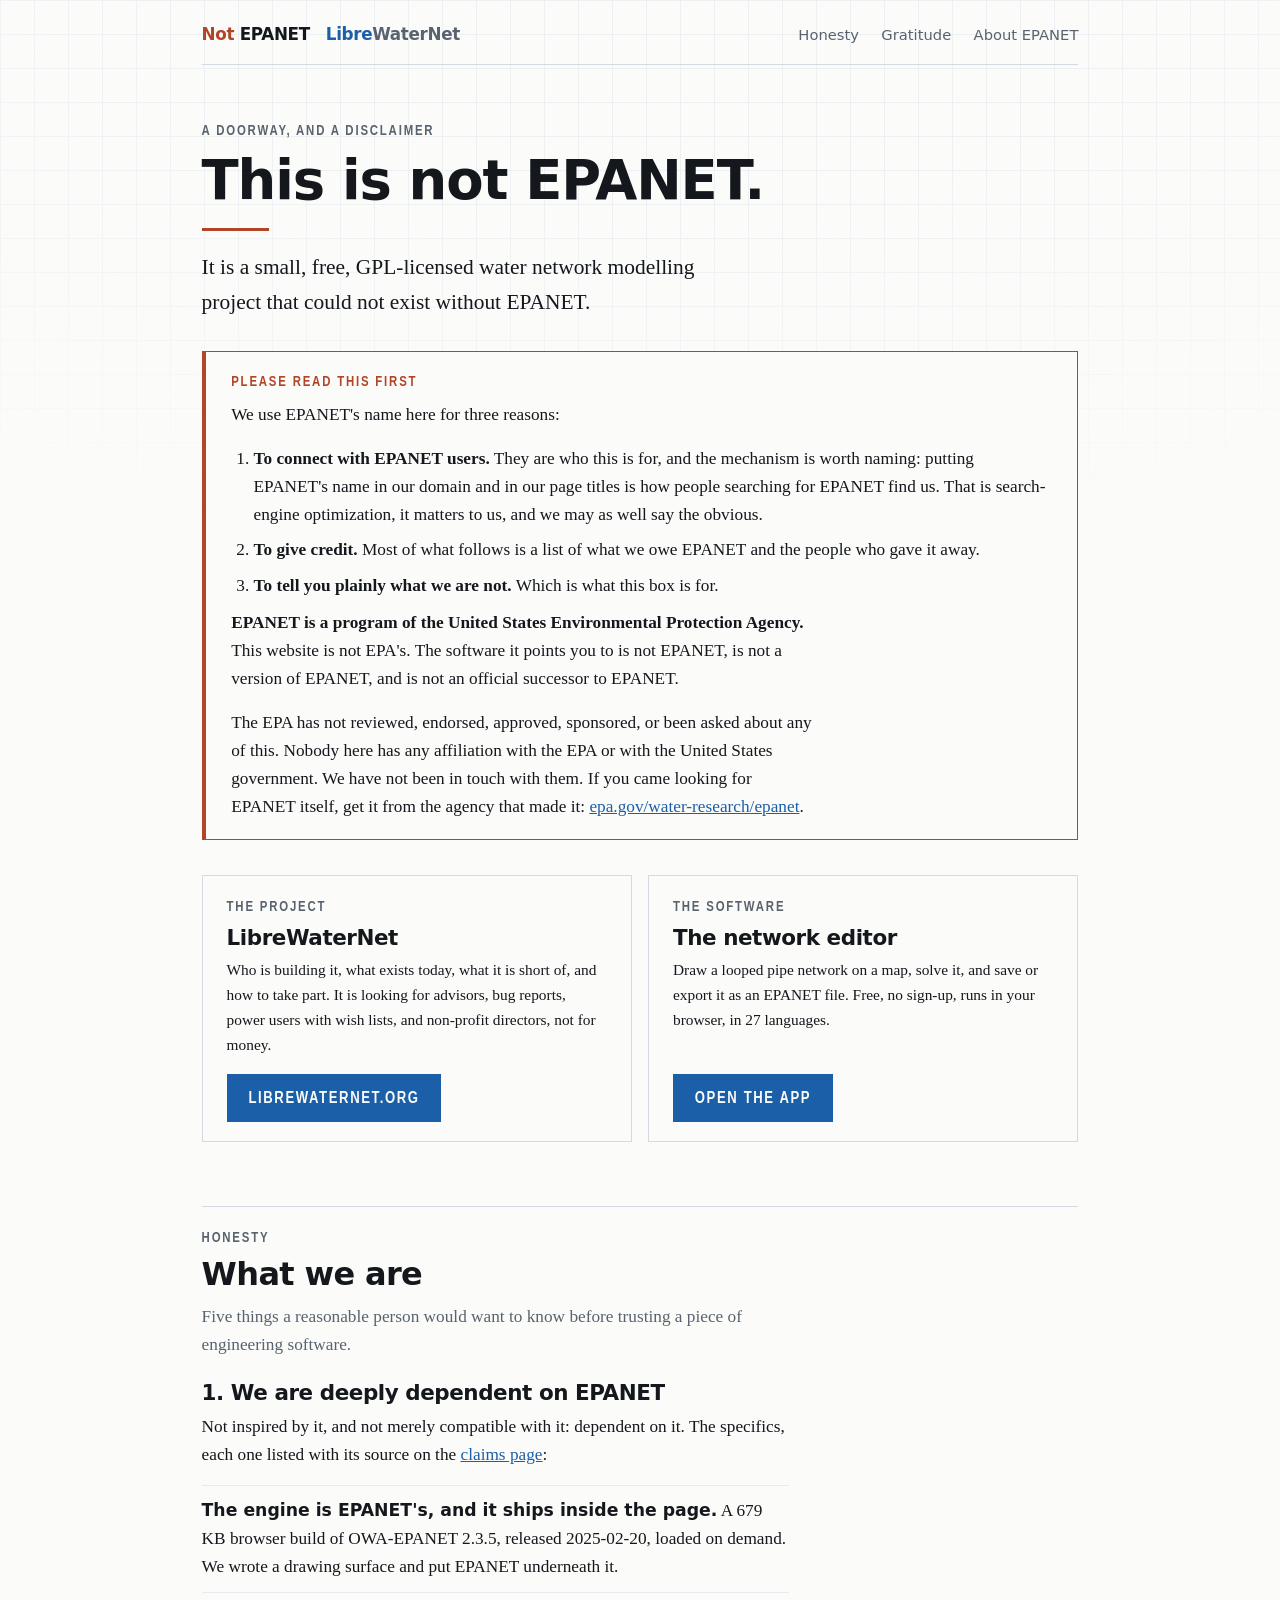
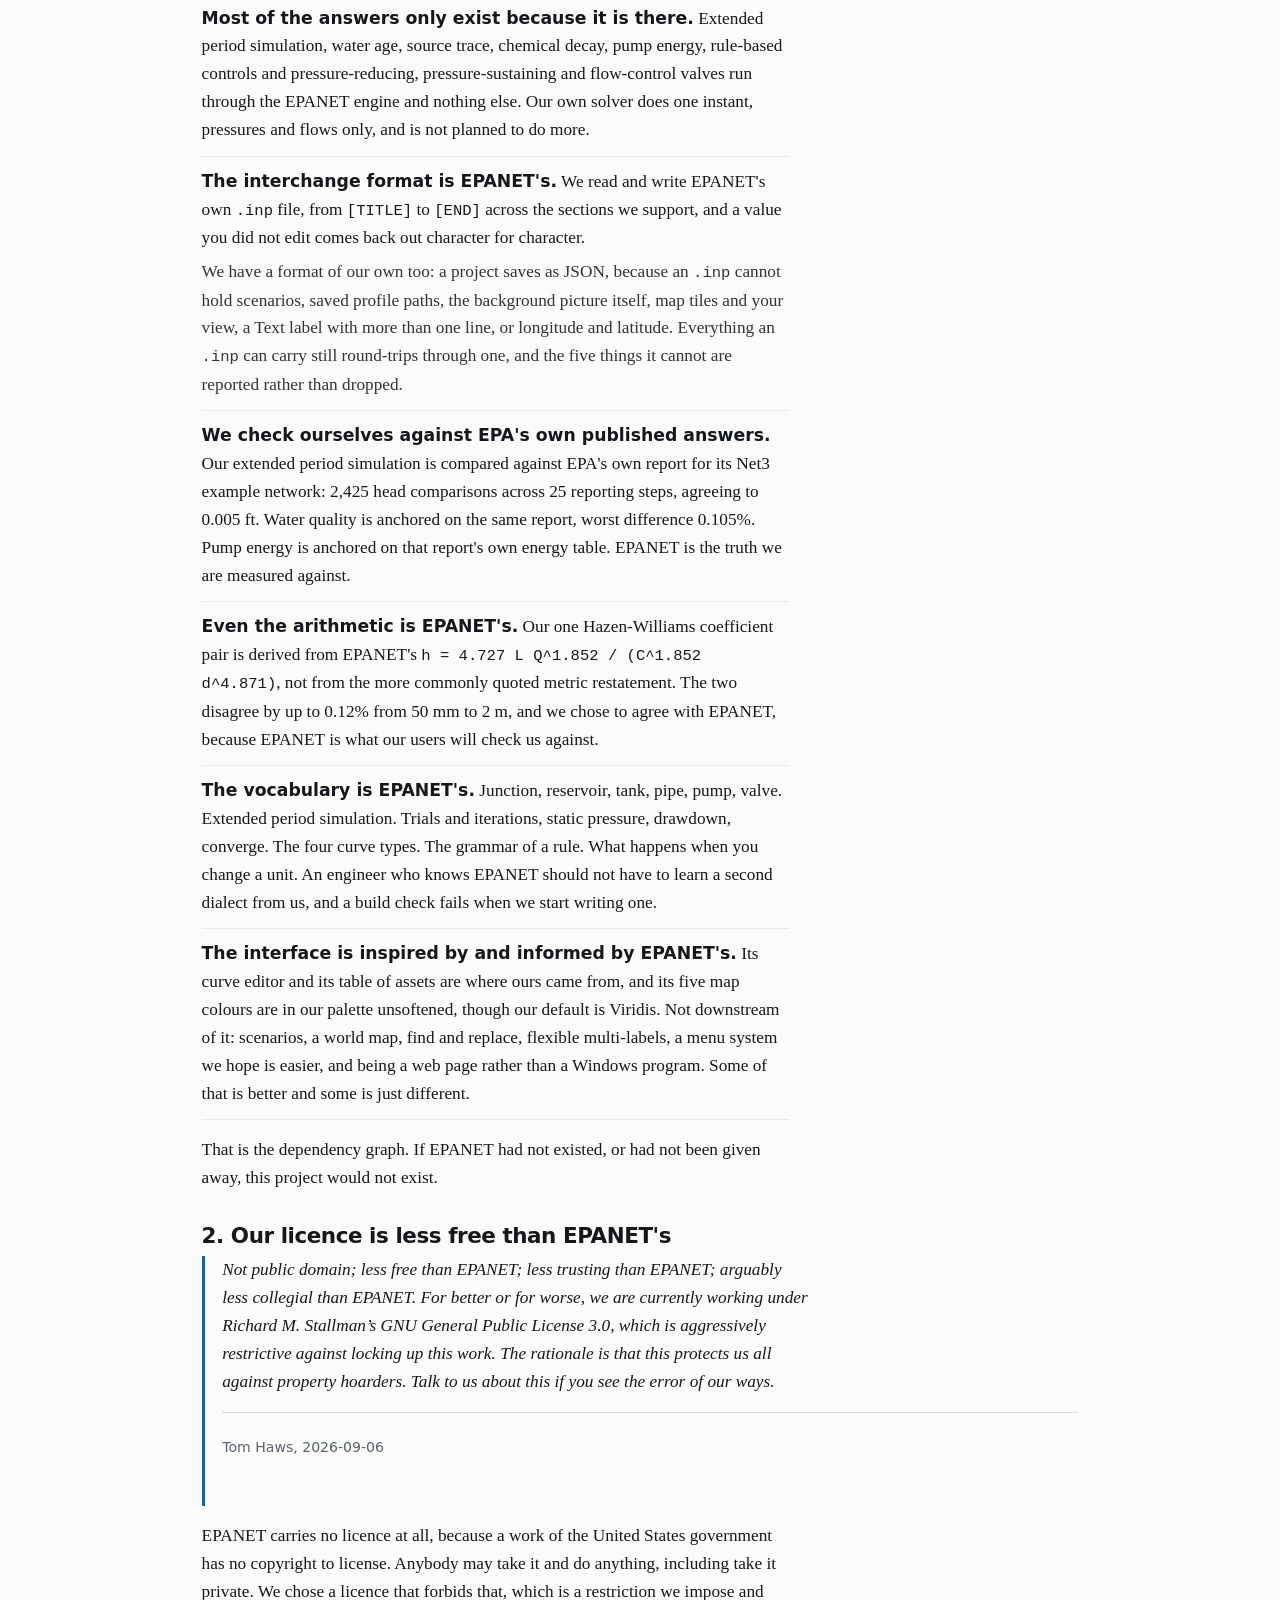
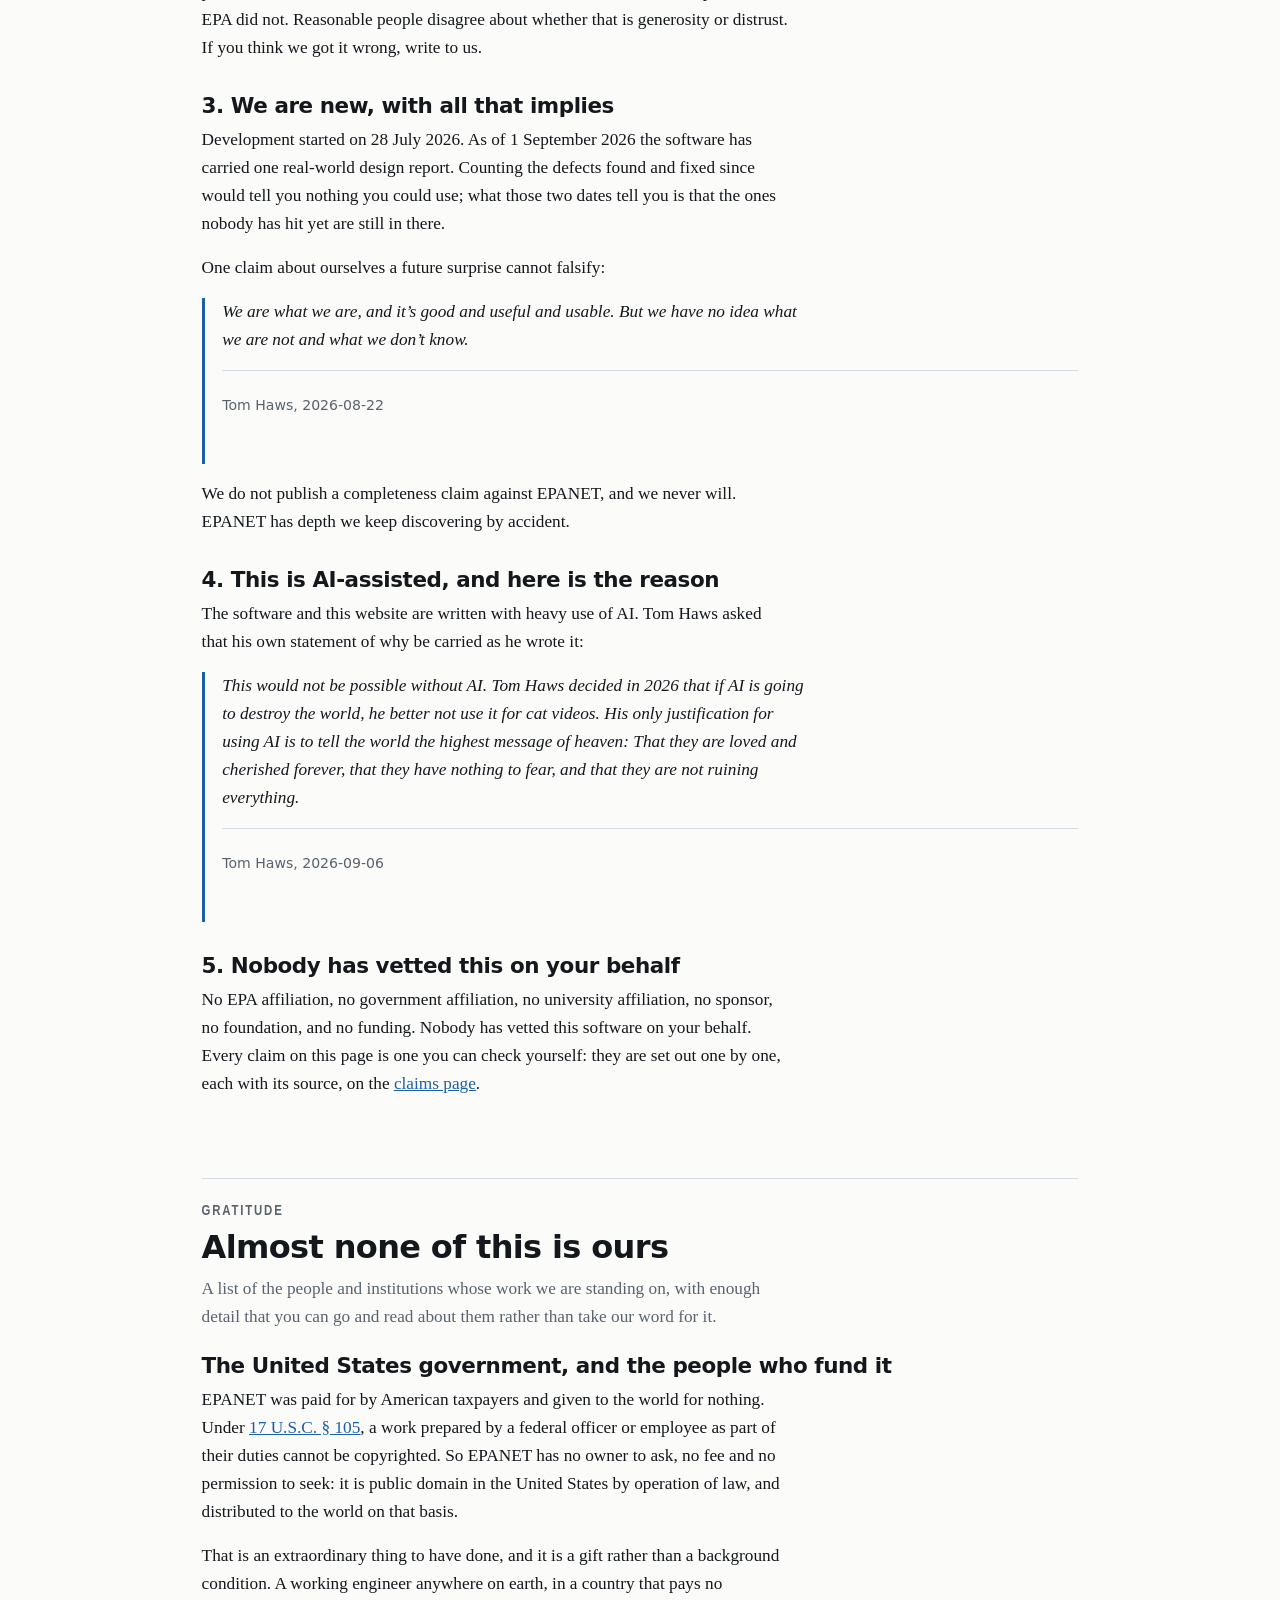
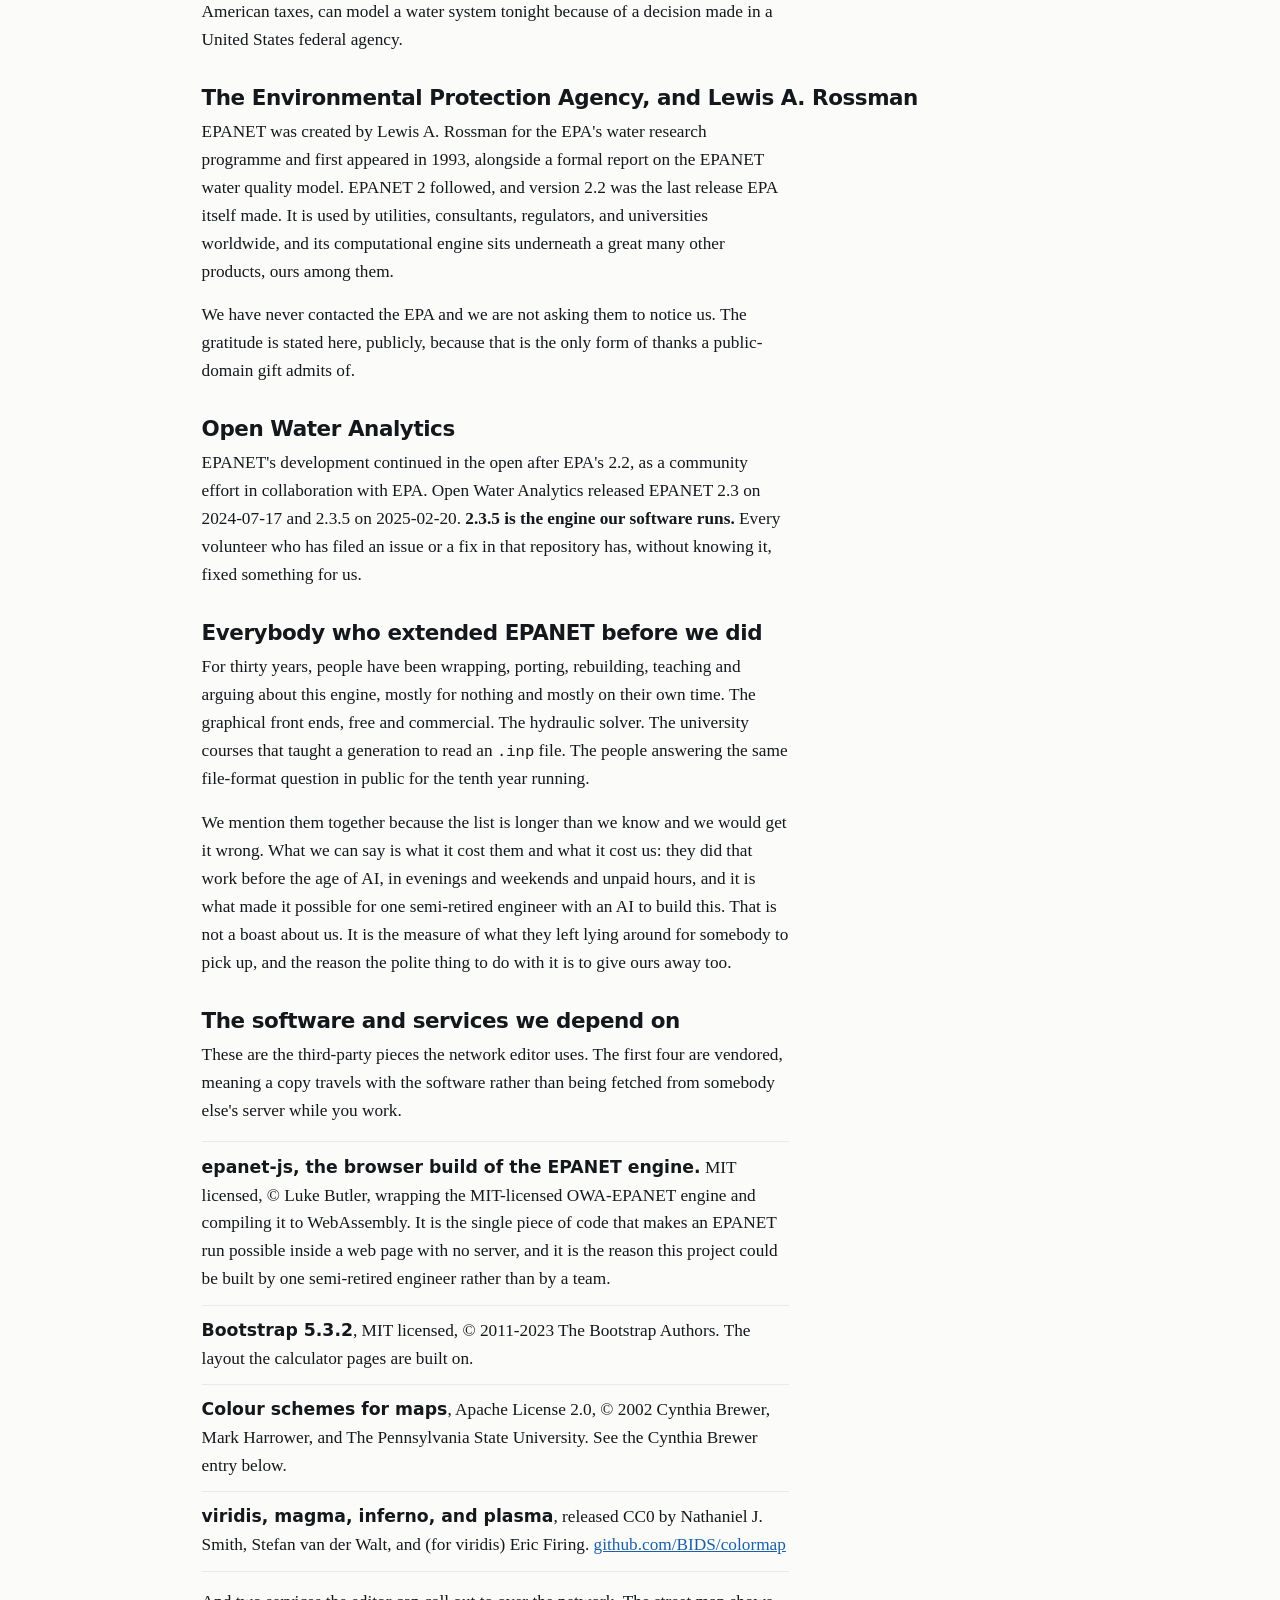
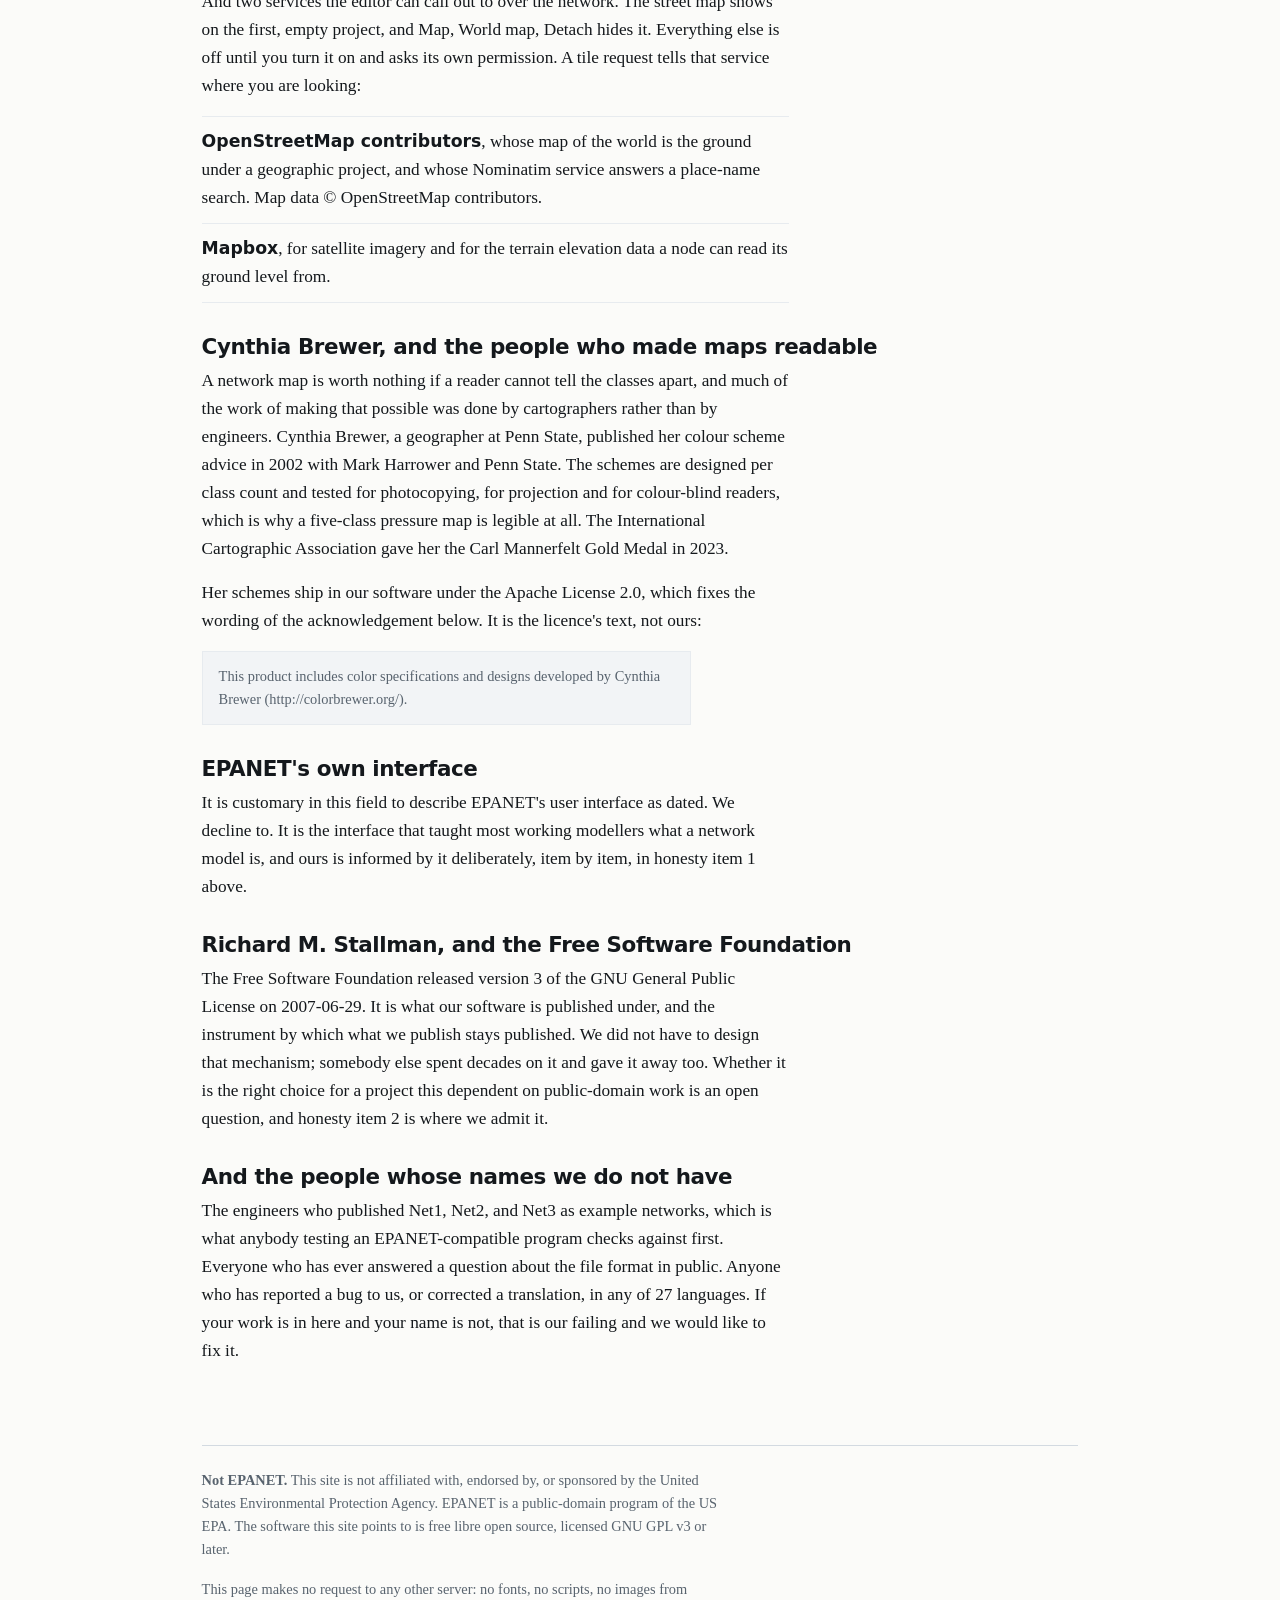
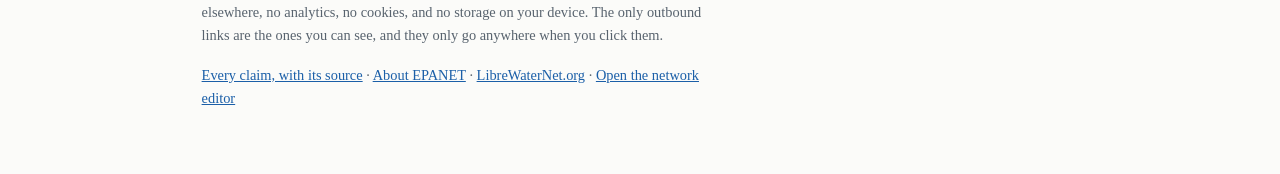
==== commit a058b5d1: "Street map shows on first visit; the other services ask first Co-Authored-By: Claude Opus 5.5 (1M co" ====
--- a/index.html
+++ b/index.html
@@ -5,6 +5,7 @@
 <title>Not EPANET</title>
 <meta name="viewport" content="width=device-width, initial-scale=1">
 <meta name="description" content="A doorway to free water network modelling software, and a plain statement of what it is not. Not EPANET, not affiliated with the US EPA, and deeply dependent on both.">
+<link rel="icon" href="favicon.svg" type="image/svg+xml">
 <link rel="stylesheet" href="style.css">
 </head>
 <body>
@@ -284,9 +285,10 @@
 			Stefan van der Walt, and (for viridis) Eric Firing.
 			<a href="https://github.com/BIDS/colormap">github.com/BIDS/colormap</a></li>
 		</ul>
-		<p>And two services the editor can call out to over the network. Both are off until
-		you turn them on, each asks its own permission, and a tile request tells
-		that service where you are looking:</p>
+		<p>And two services the editor can call out to over the network. The street map shows
+		on the first, empty project, and Map, World map, Detach hides it. Everything else is
+		off until you turn it on and asks its own permission. A tile request tells that
+		service where you are looking:</p>
 		<ul class="facts">
 			<li><b>OpenStreetMap contributors</b>, whose map of the world is the ground under a
 			geographic project, and whose Nominatim service answers a place-name search.
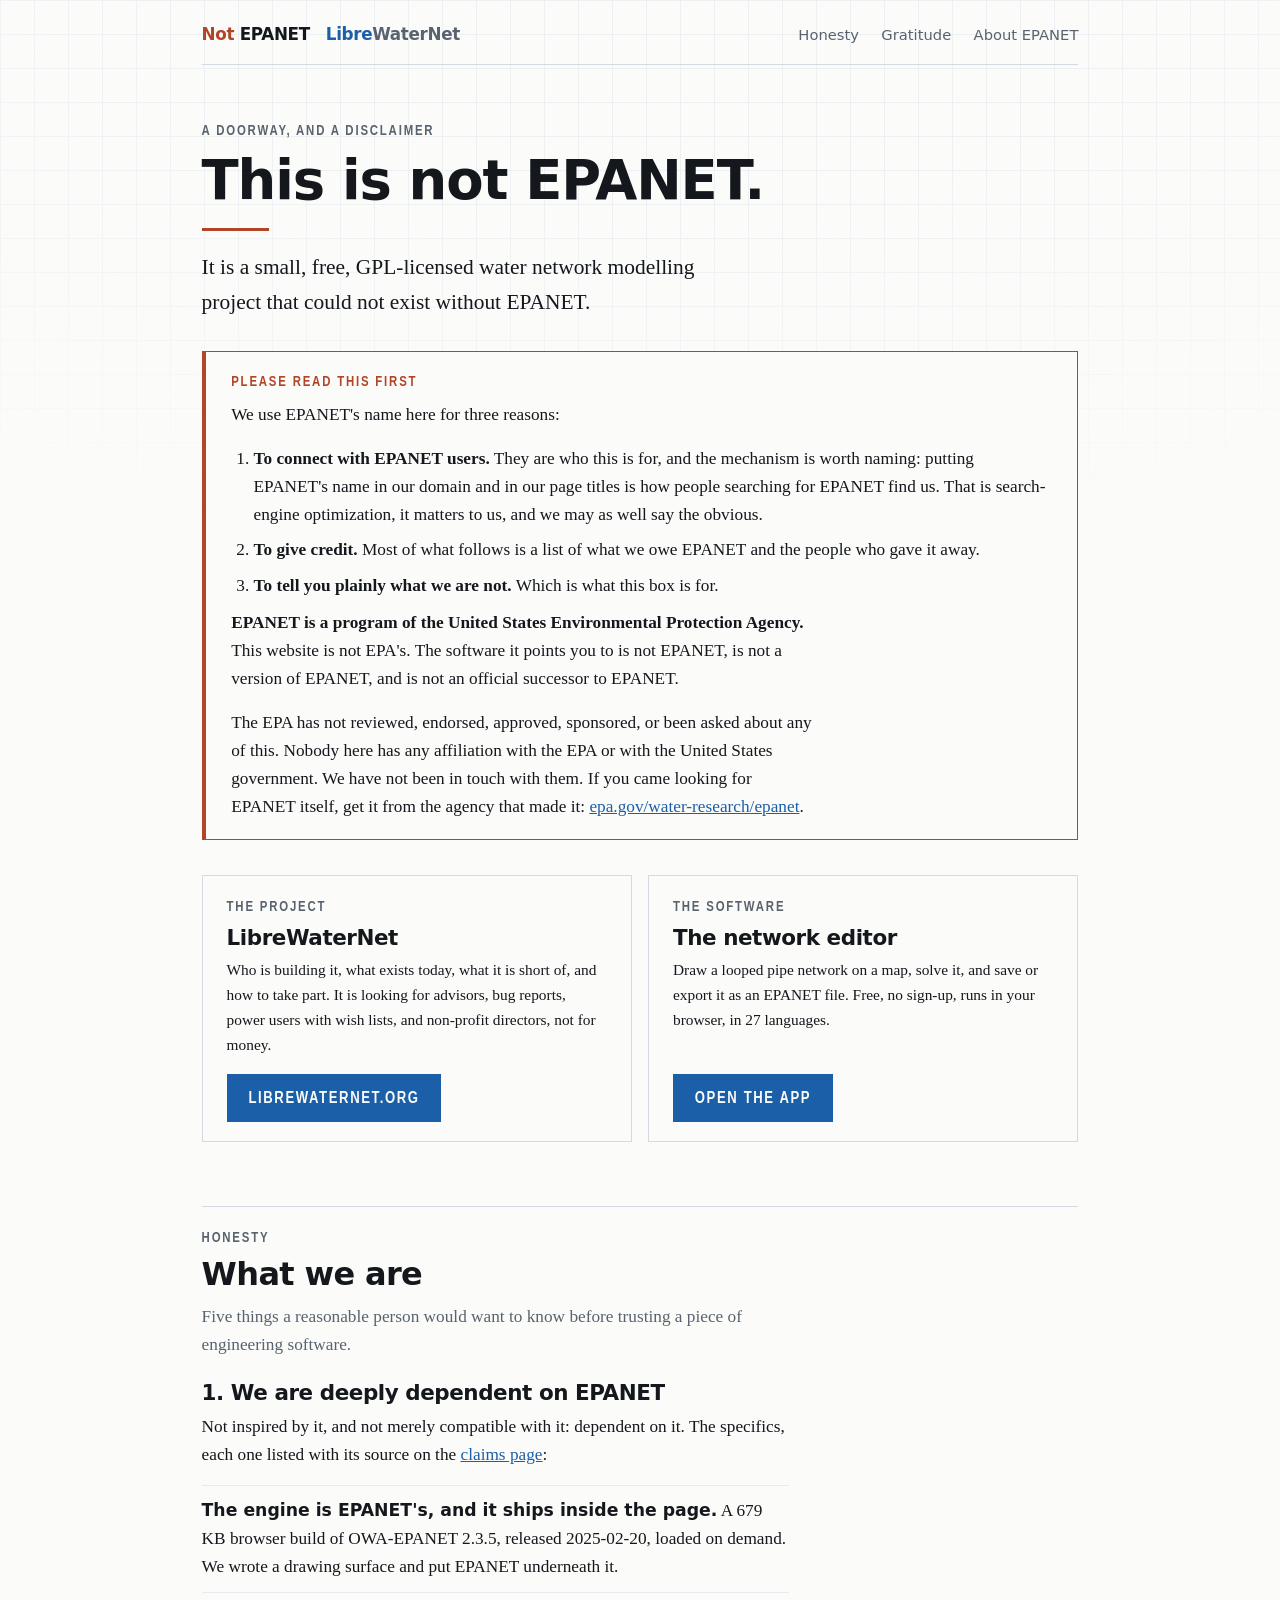
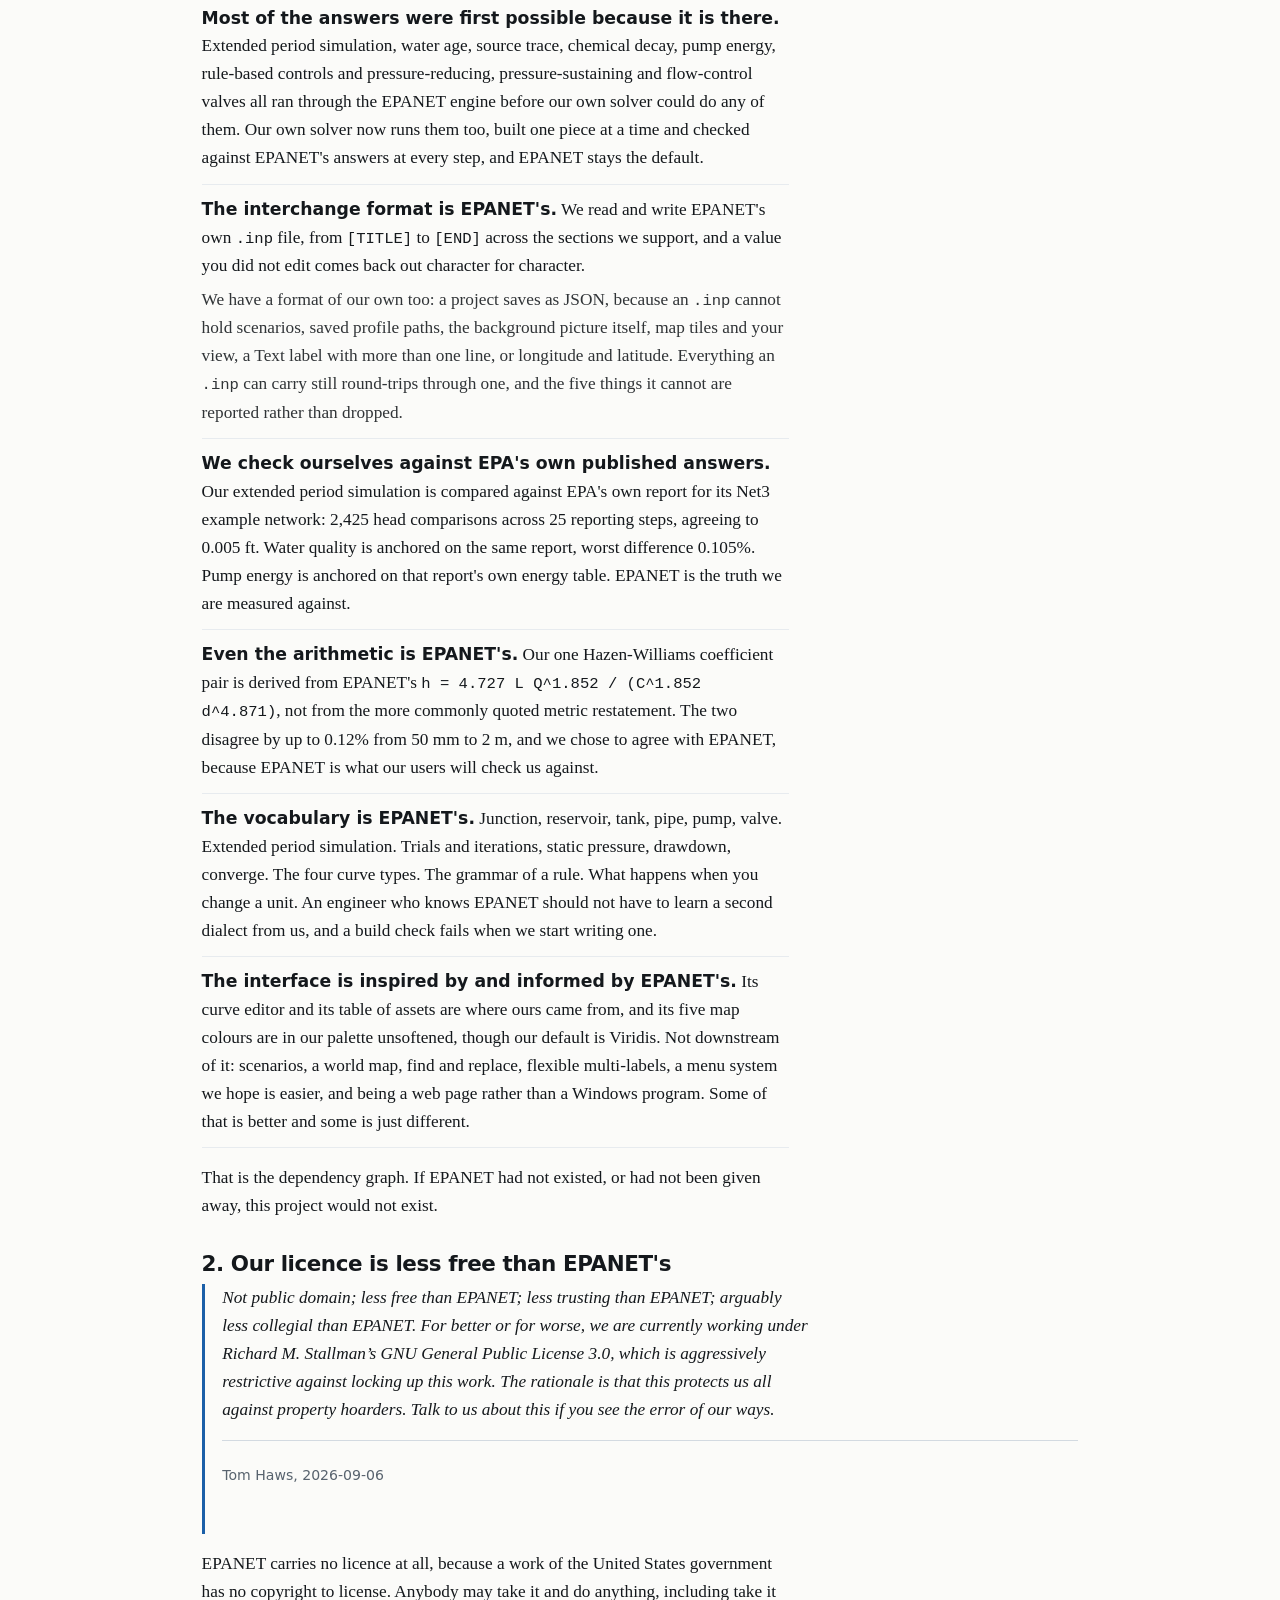
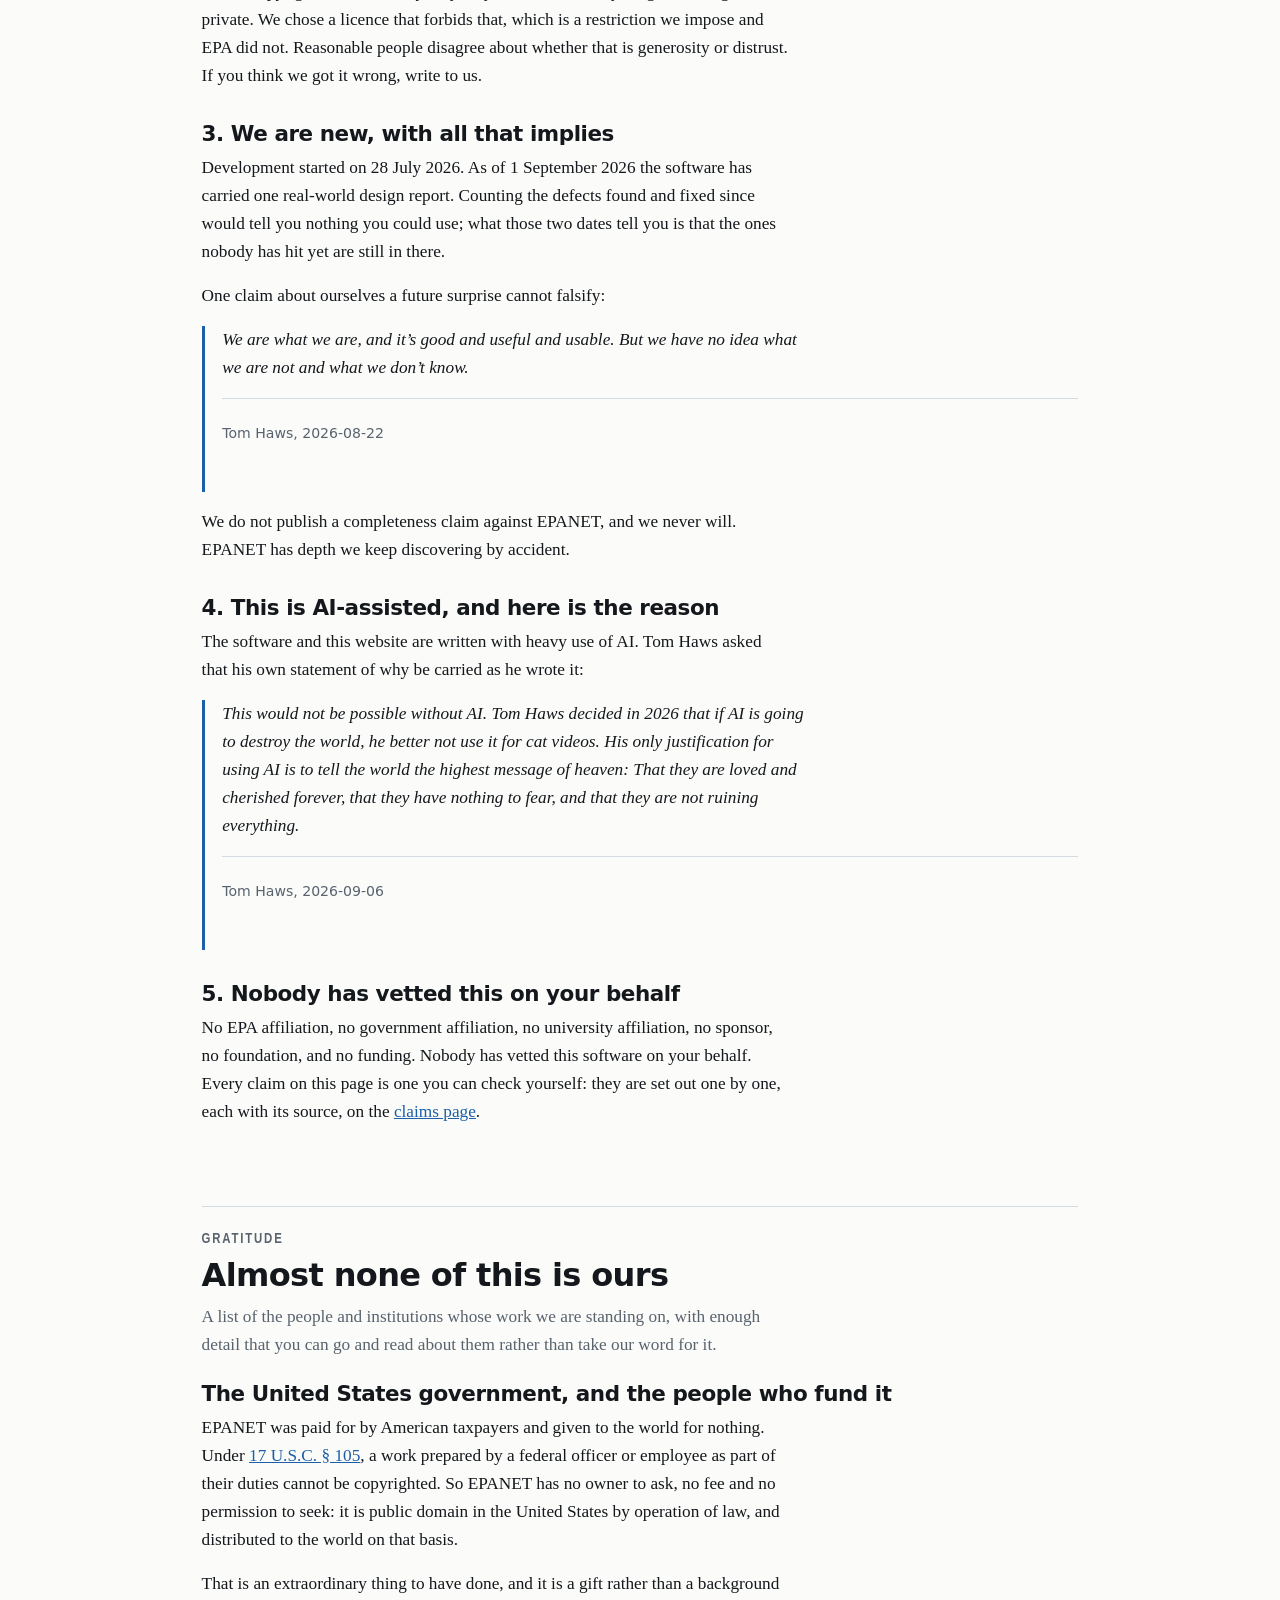
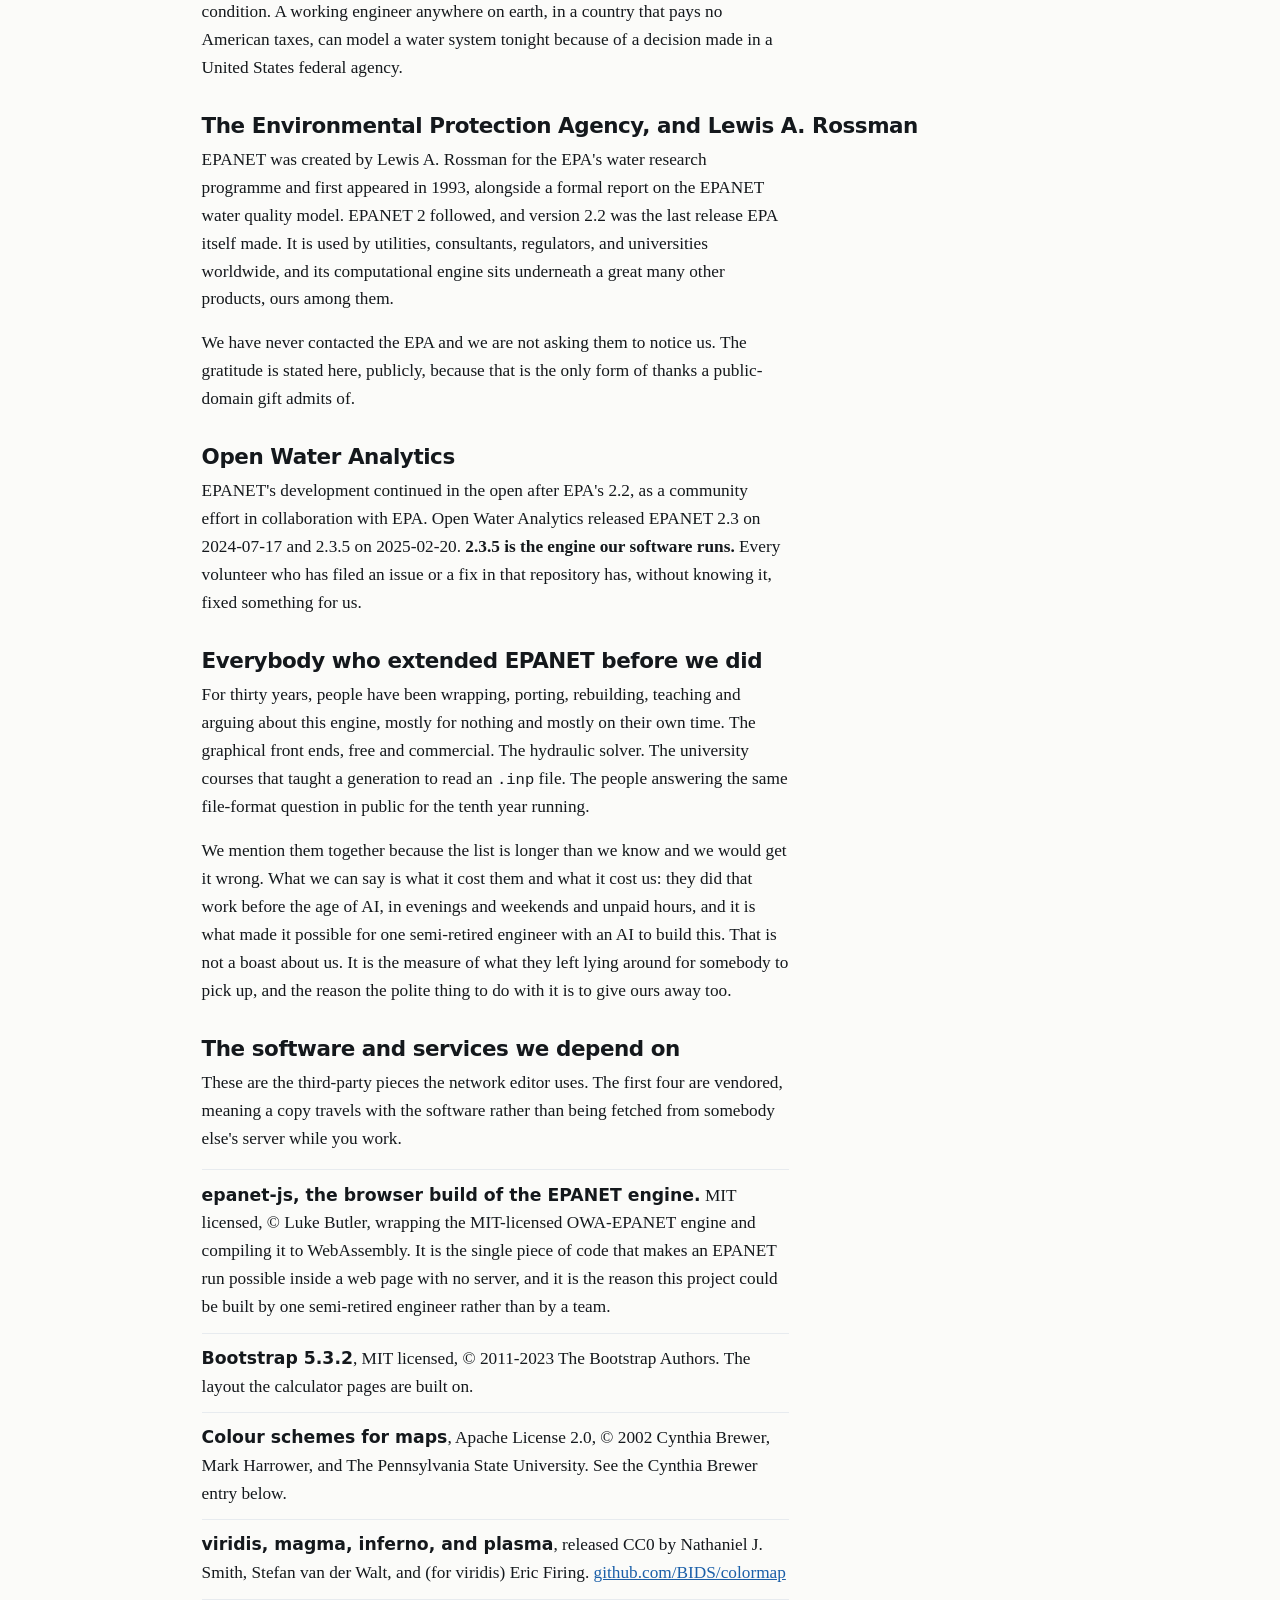
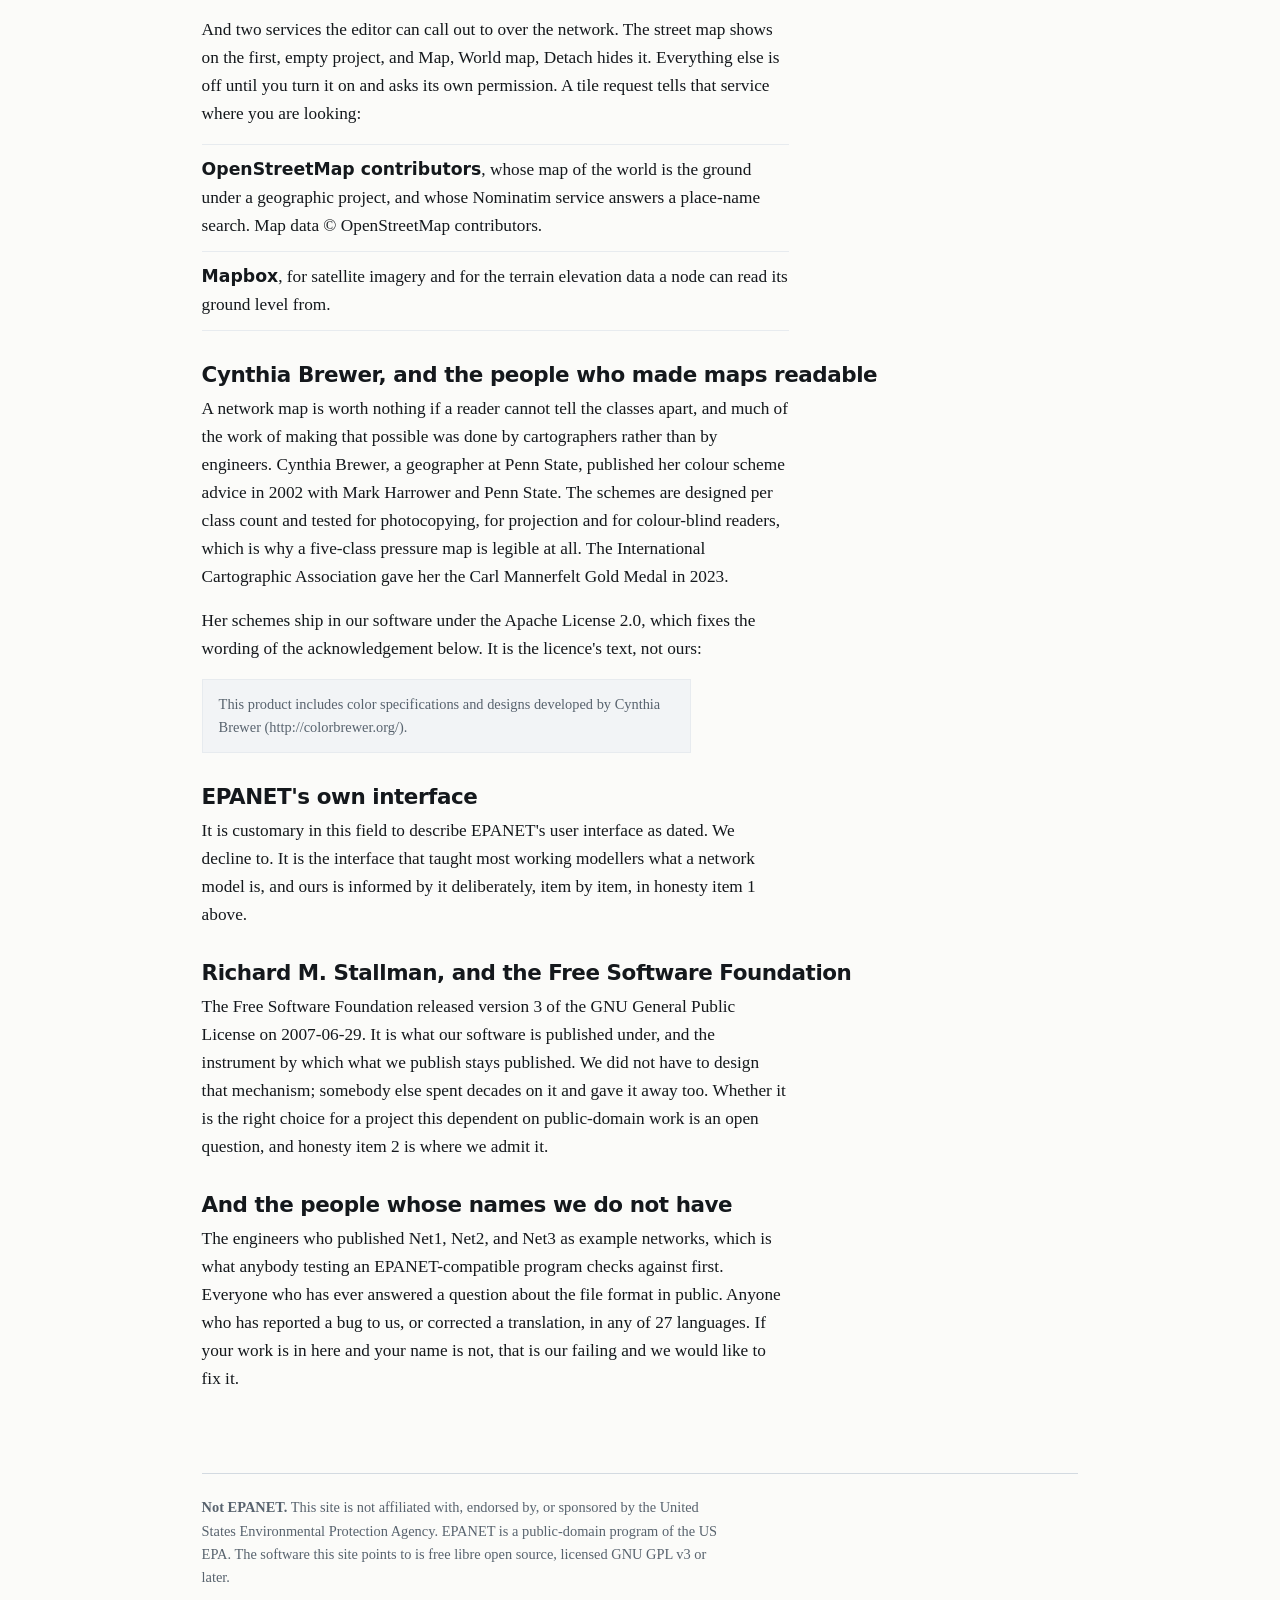
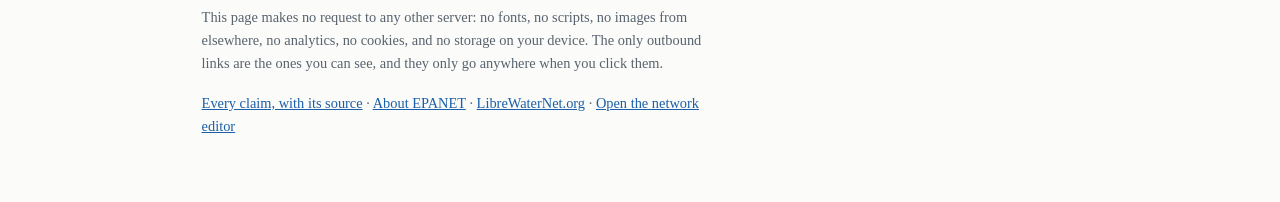
==== commit 404cc64f: "The built-in solver runs periods and quality too; EPANET stays default Co-Authored-By: Claude Opus 5" ====
--- a/index.html
+++ b/index.html
@@ -6,6 +6,8 @@
 <meta name="viewport" content="width=device-width, initial-scale=1">
 <meta name="description" content="A doorway to free water network modelling software, and a plain statement of what it is not. Not EPANET, not affiliated with the US EPA, and deeply dependent on both.">
 <link rel="icon" href="favicon.svg" type="image/svg+xml">
+<link rel="icon" href="icon-192.png" type="image/png" sizes="192x192">
+<link rel="apple-touch-icon" href="icon-192.png">
 <link rel="stylesheet" href="style.css">
 </head>
 <body>
@@ -109,11 +111,12 @@
 			<li><b>The engine is EPANET's, and it ships inside the page.</b> A 679 KB browser
 			build of OWA-EPANET 2.3.5, released 2025-02-20, loaded on demand. We wrote a drawing
 			surface and put EPANET underneath it.</li>
-			<li><b>Most of the answers only exist because it is there.</b> Extended period
+			<li><b>Most of the answers were first possible because it is there.</b> Extended period
 			simulation, water age, source trace, chemical decay, pump energy, rule-based controls
-			and pressure-reducing, pressure-sustaining and flow-control valves run through the
-			EPANET engine and nothing else. Our own solver does one instant, pressures and flows
-			only, and is not planned to do more.</li>
+			and pressure-reducing, pressure-sustaining and flow-control valves all ran through the
+			EPANET engine before our own solver could do any of them. Our own solver now runs them
+			too, built one piece at a time and checked against EPANET's answers at every step, and
+			EPANET stays the default.</li>
 			<li><b>The interchange format is EPANET's.</b> We read and write EPANET's own
 			<code>.inp</code> file, from <code>[TITLE]</code> to <code>[END]</code> across the
 			sections we support, and a value you did not edit comes back out character for
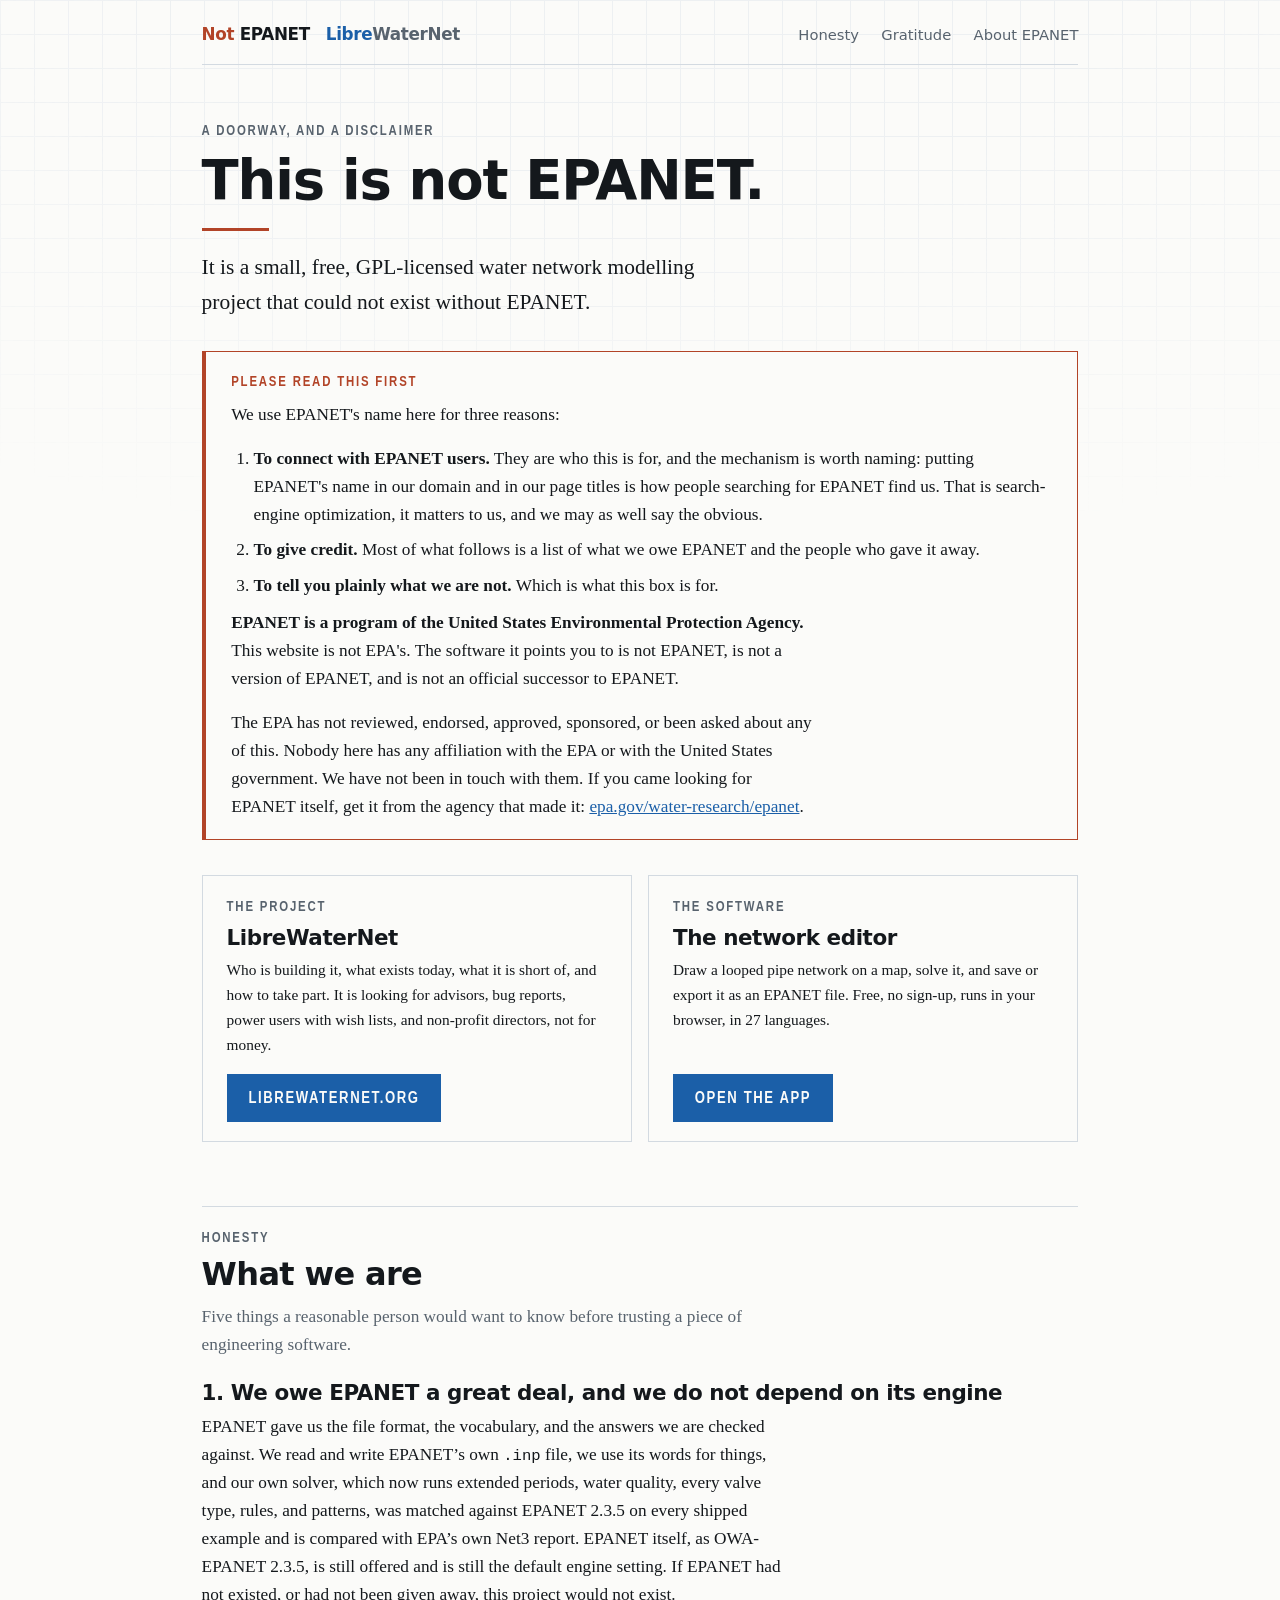
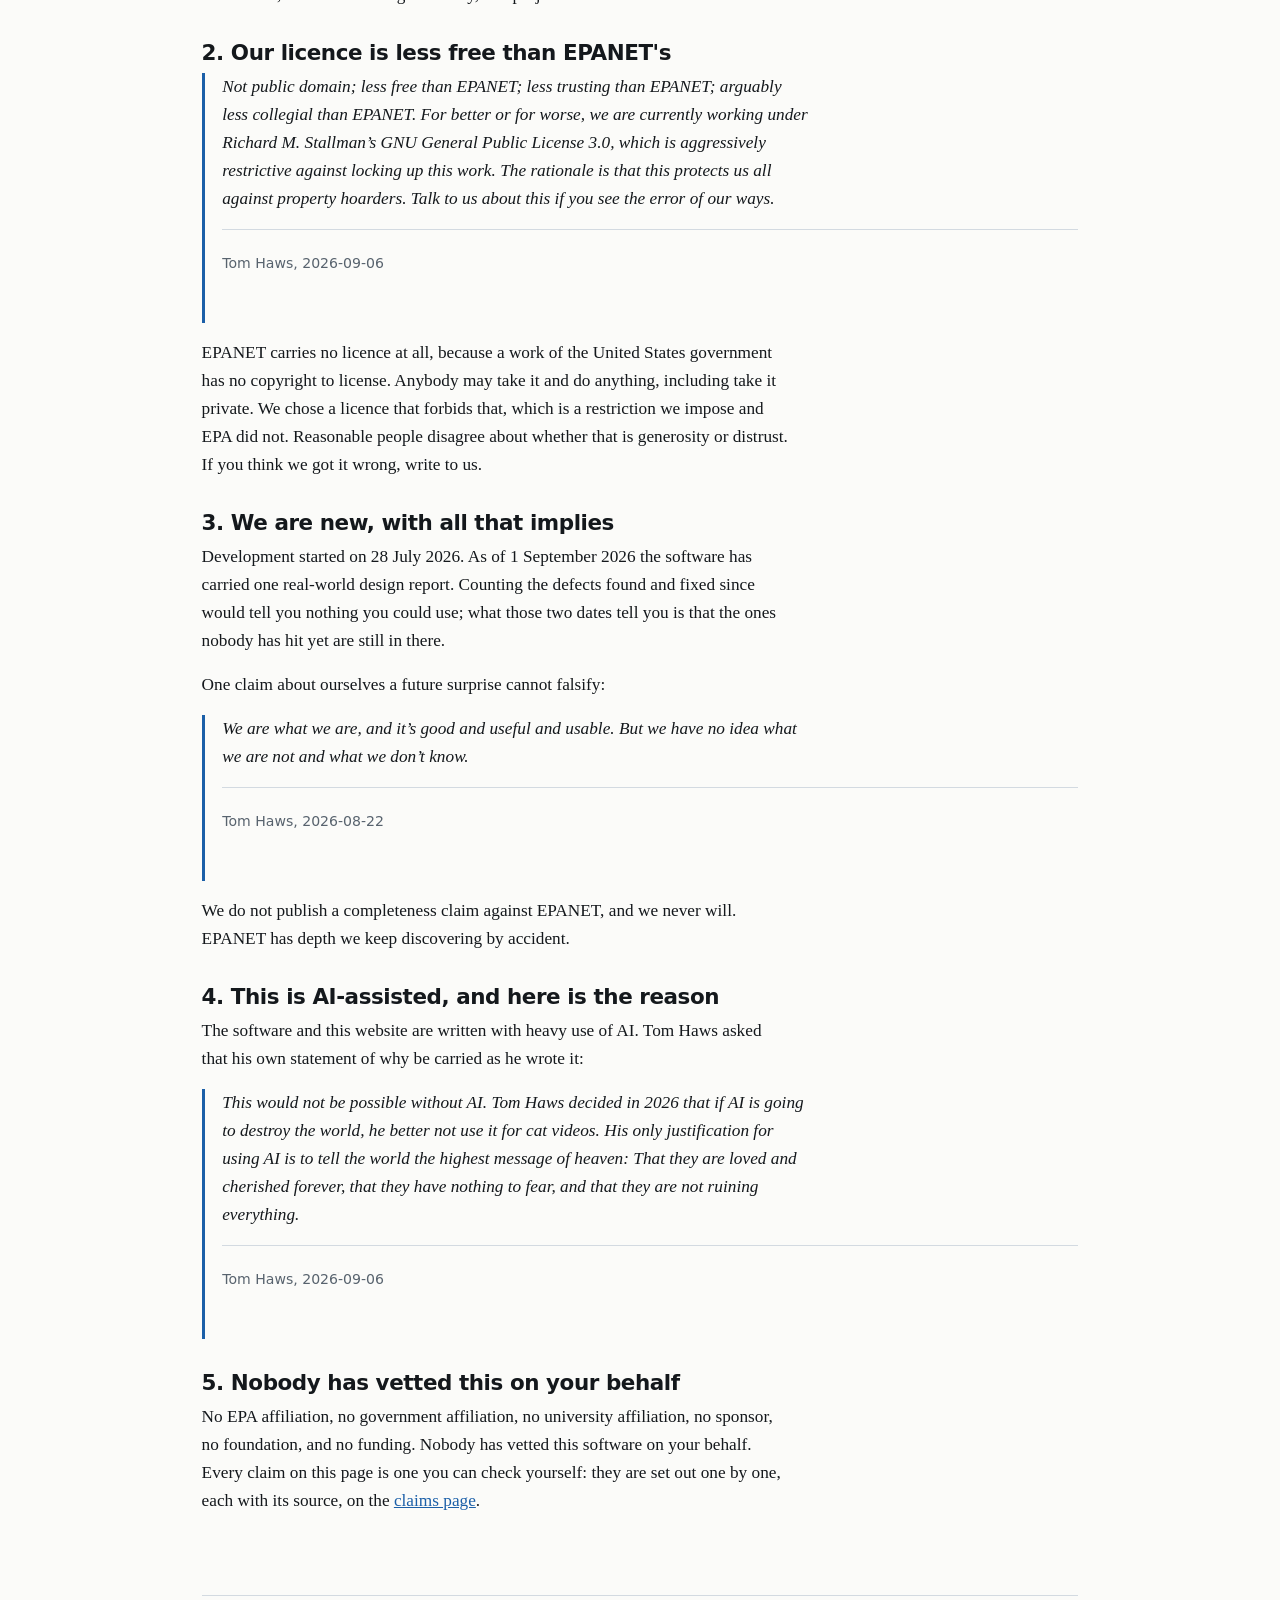
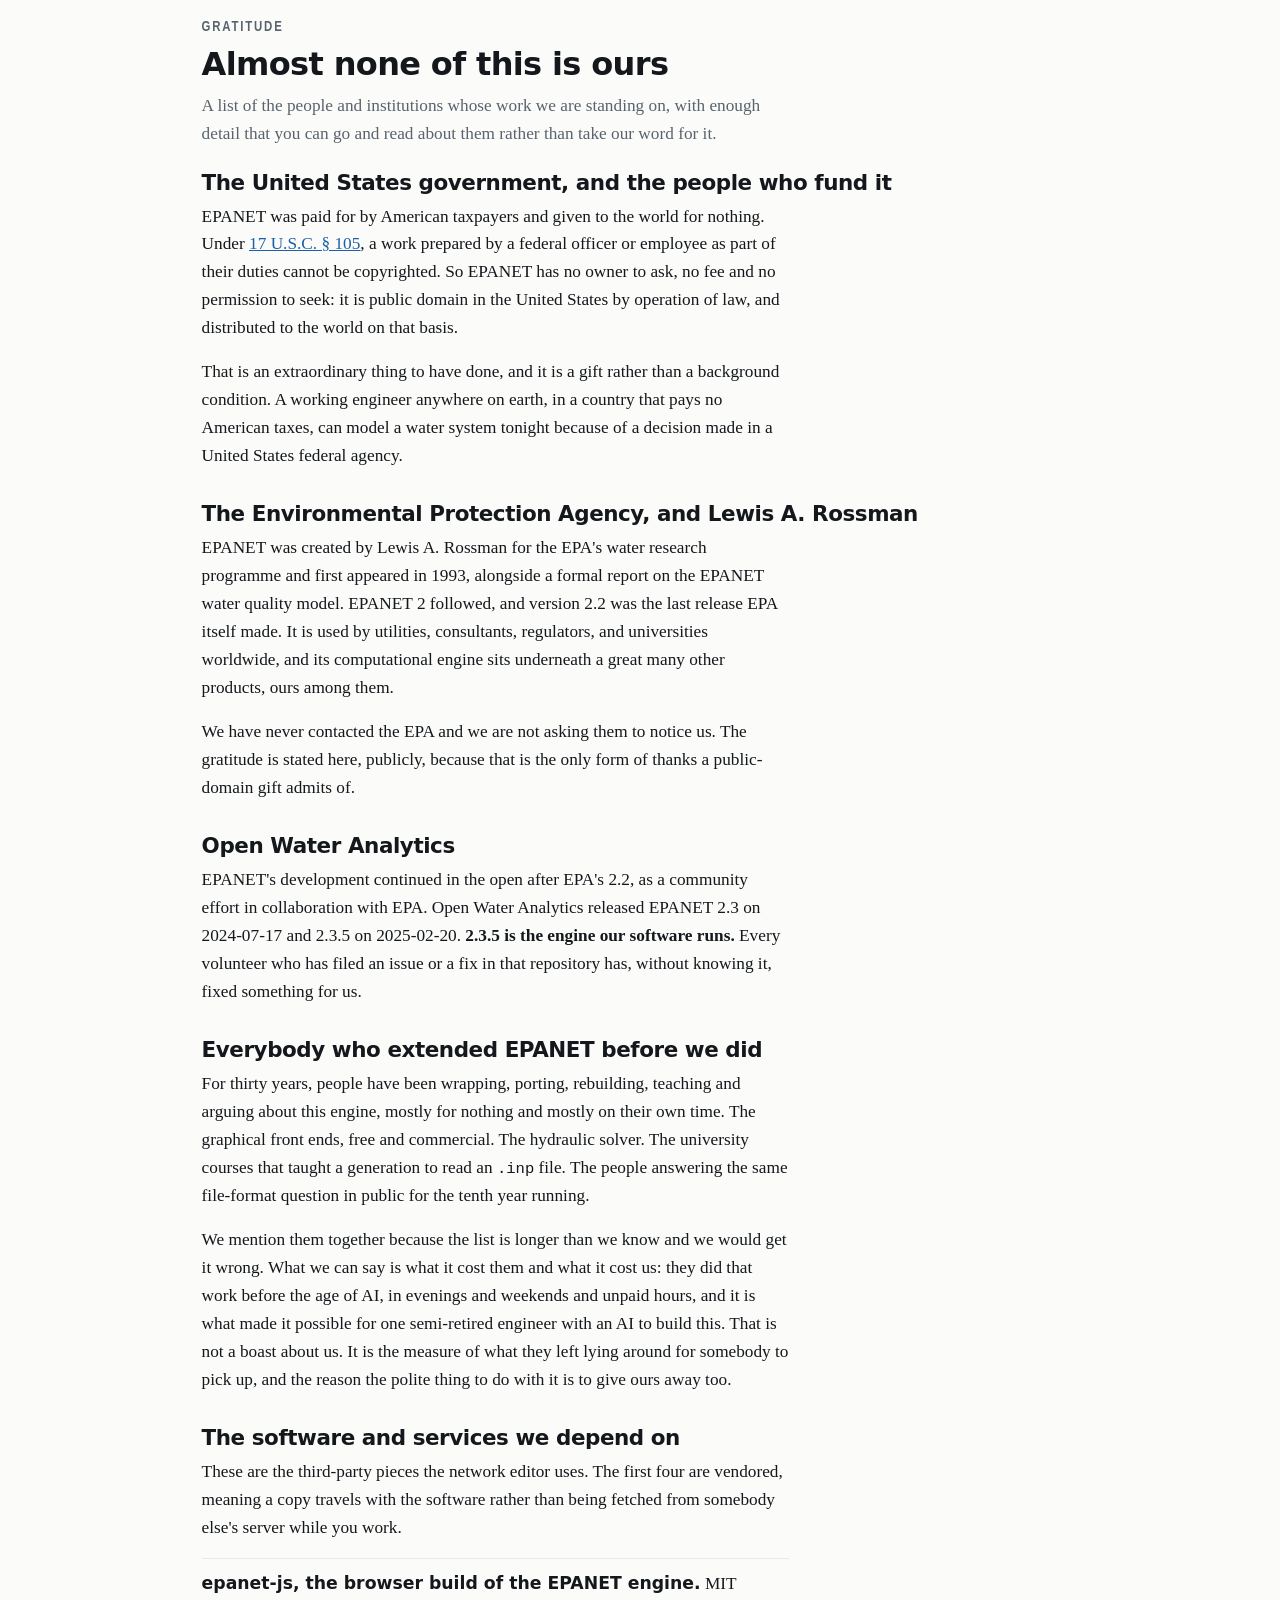
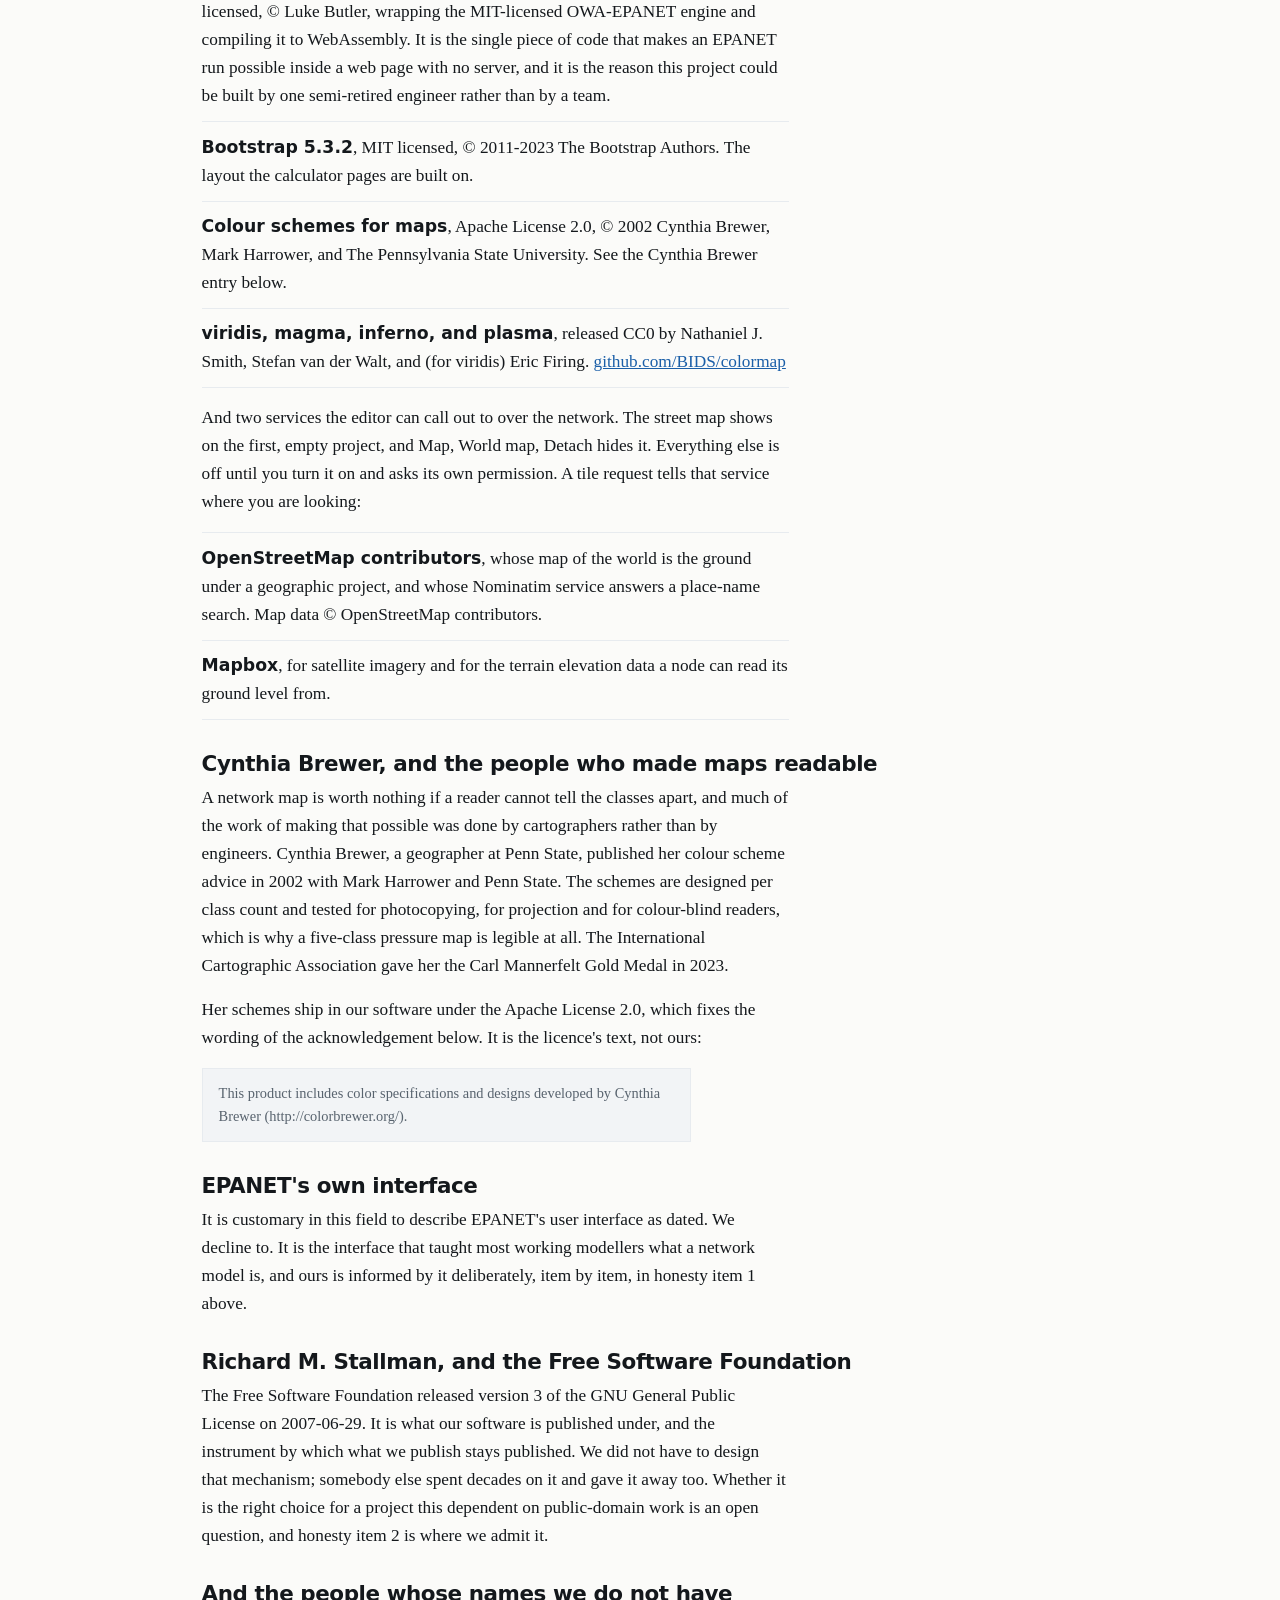
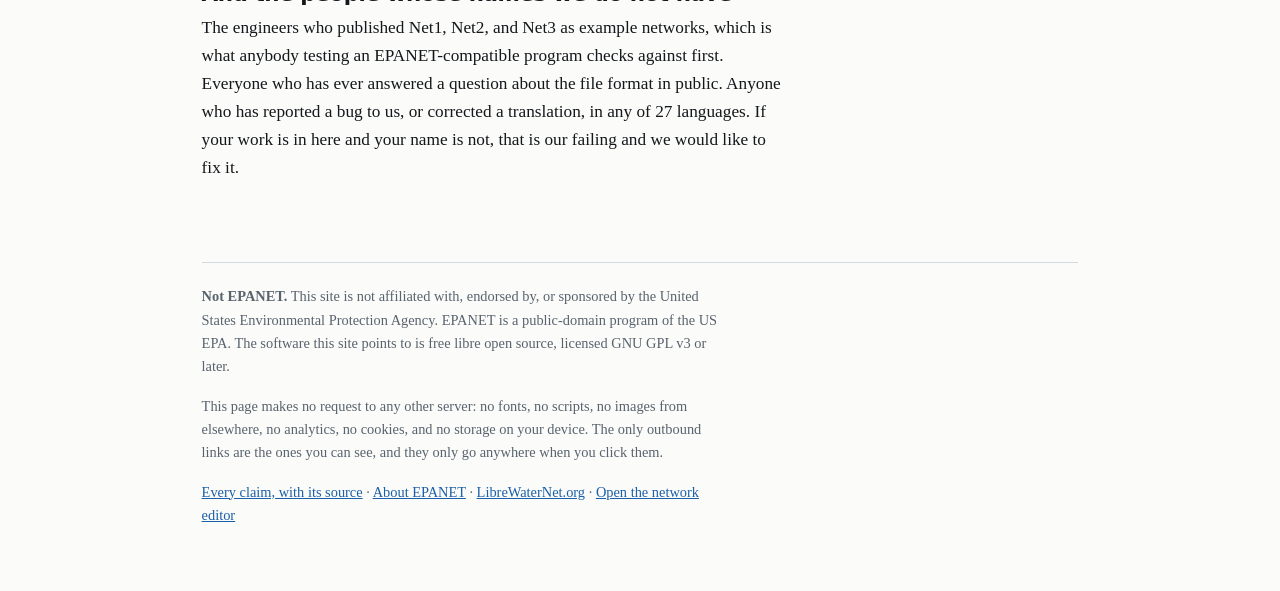
==== commit 4fc9cab0: "Honesty item 1 rewritten: EPANET as debt, not dependency Co-Authored-By: Claude Opus 5.5 <noreply@an" ====
--- a/index.html
+++ b/index.html
@@ -104,52 +104,14 @@
 	</div>
 
 	<div class="item">
-		<h3>1. We are deeply dependent on EPANET</h3>
-		<p>Not inspired by it, and not merely compatible with it: dependent on it. The specifics, each one
-		listed with its source on the <a href="claims.html">claims page</a>:</p>
-		<ul class="facts">
-			<li><b>The engine is EPANET's, and it ships inside the page.</b> A 679 KB browser
-			build of OWA-EPANET 2.3.5, released 2025-02-20, loaded on demand. We wrote a drawing
-			surface and put EPANET underneath it.</li>
-			<li><b>Most of the answers were first possible because it is there.</b> Extended period
-			simulation, water age, source trace, chemical decay, pump energy, rule-based controls
-			and pressure-reducing, pressure-sustaining and flow-control valves all ran through the
-			EPANET engine before our own solver could do any of them. Our own solver now runs them
-			too, built one piece at a time and checked against EPANET's answers at every step, and
-			EPANET stays the default.</li>
-			<li><b>The interchange format is EPANET's.</b> We read and write EPANET's own
-			<code>.inp</code> file, from <code>[TITLE]</code> to <code>[END]</code> across the
-			sections we support, and a value you did not edit comes back out character for
-			character.
-			<span class="qualify">We have a format of our own too: a project saves as JSON,
-			because an <code>.inp</code> cannot hold scenarios, saved profile paths, the background
-			picture itself, map tiles and your view, a Text label with more than one line, or
-			longitude and latitude. Everything an <code>.inp</code> can carry still round-trips
-			through one, and the five things it cannot are reported rather than dropped.</span></li>
-			<li><b>We check ourselves against EPA's own published answers.</b> Our extended period
-			simulation is compared against EPA's own report for its Net3 example network: 2,425 head
-			comparisons across 25 reporting steps, agreeing to 0.005 ft. Water quality is
-			anchored on the same report, worst difference 0.105%. Pump energy is anchored on that
-			report's own energy table. EPANET is the truth we are measured against.</li>
-			<li><b>Even the arithmetic is EPANET's.</b> Our one Hazen-Williams coefficient pair is
-			derived from EPANET's <code>h = 4.727 L Q^1.852 / (C^1.852 d^4.871)</code>, not from
-			the more commonly quoted metric restatement. The two disagree by up to 0.12% from
-			50 mm to 2 m, and we chose to agree with EPANET, because EPANET is what our users will
-			check us against.</li>
-			<li><b>The vocabulary is EPANET's.</b> Junction, reservoir, tank, pipe, pump, valve.
-			Extended period simulation. Trials and iterations, static pressure, drawdown, converge.
-			The four curve types. The grammar of a rule. What happens when you change a unit. An
-			engineer who knows EPANET should not have to learn a second dialect from us, and a
-			build check fails when we start writing one.</li>
-			<li><b>The interface is inspired by and informed by EPANET's.</b> Its curve editor
-			and its table of assets are where ours came from, and its five map colours are in our
-			palette unsoftened, though our default is Viridis. Not downstream of it: scenarios, a
-			world map, find and replace, flexible multi-labels, a menu system we hope is easier,
-			and being a web page rather than a Windows program. Some of that is better and some is
-			just different.</li>
-		</ul>
-		<p>That is the dependency graph. If EPANET had not existed, or had not been given
-		away, this project would not exist.</p>
+		<h3>1. We owe EPANET a great deal, and we do not depend on its engine</h3>
+		<p>EPANET gave us the file format, the vocabulary, and the answers we are checked
+		against. We read and write EPANET&rsquo;s own <code>.inp</code> file, we use its words
+		for things, and our own solver, which now runs extended periods, water quality, every
+		valve type, rules, and patterns, was matched against EPANET 2.3.5 on every shipped
+		example and is compared with EPA&rsquo;s own Net3 report. EPANET itself, as OWA-EPANET
+		2.3.5, is still offered and is still the default engine setting. If EPANET had not
+		existed, or had not been given away, this project would not exist.</p>
 	</div>
 
 	<div class="item">
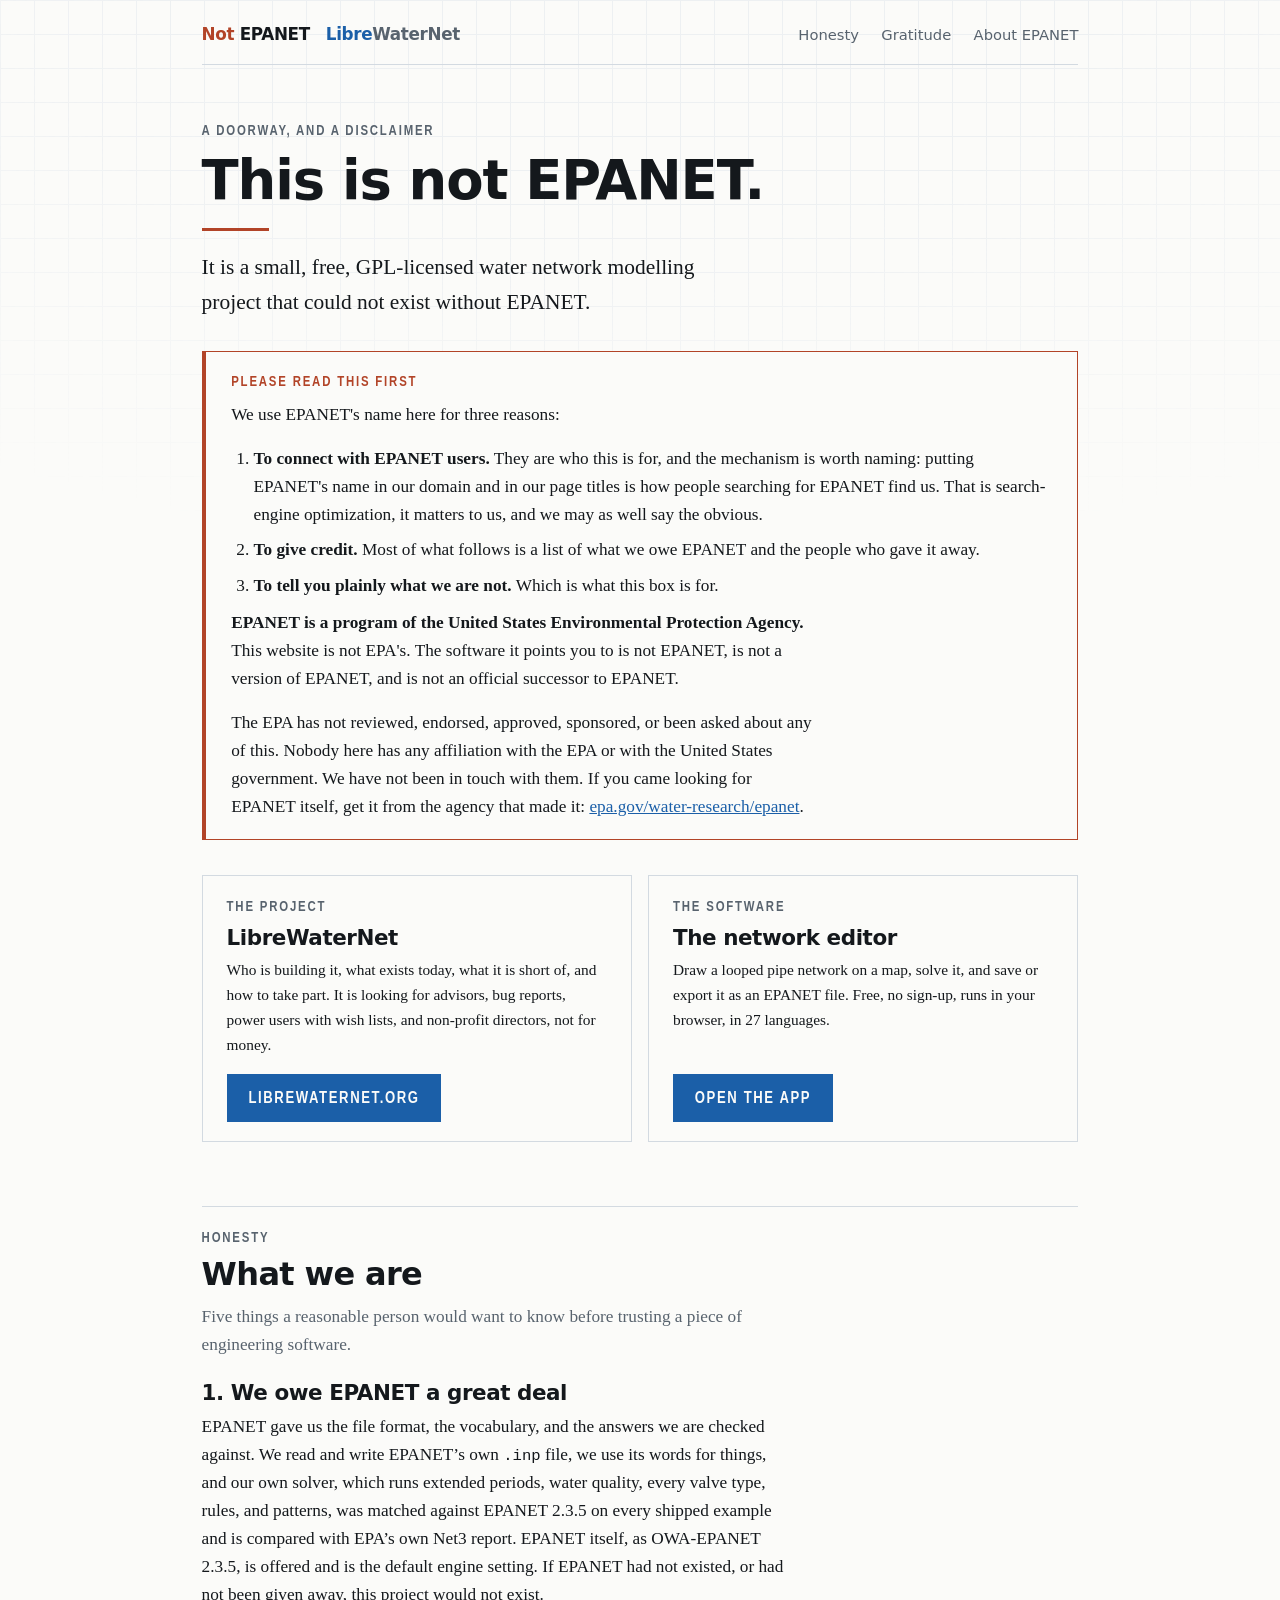
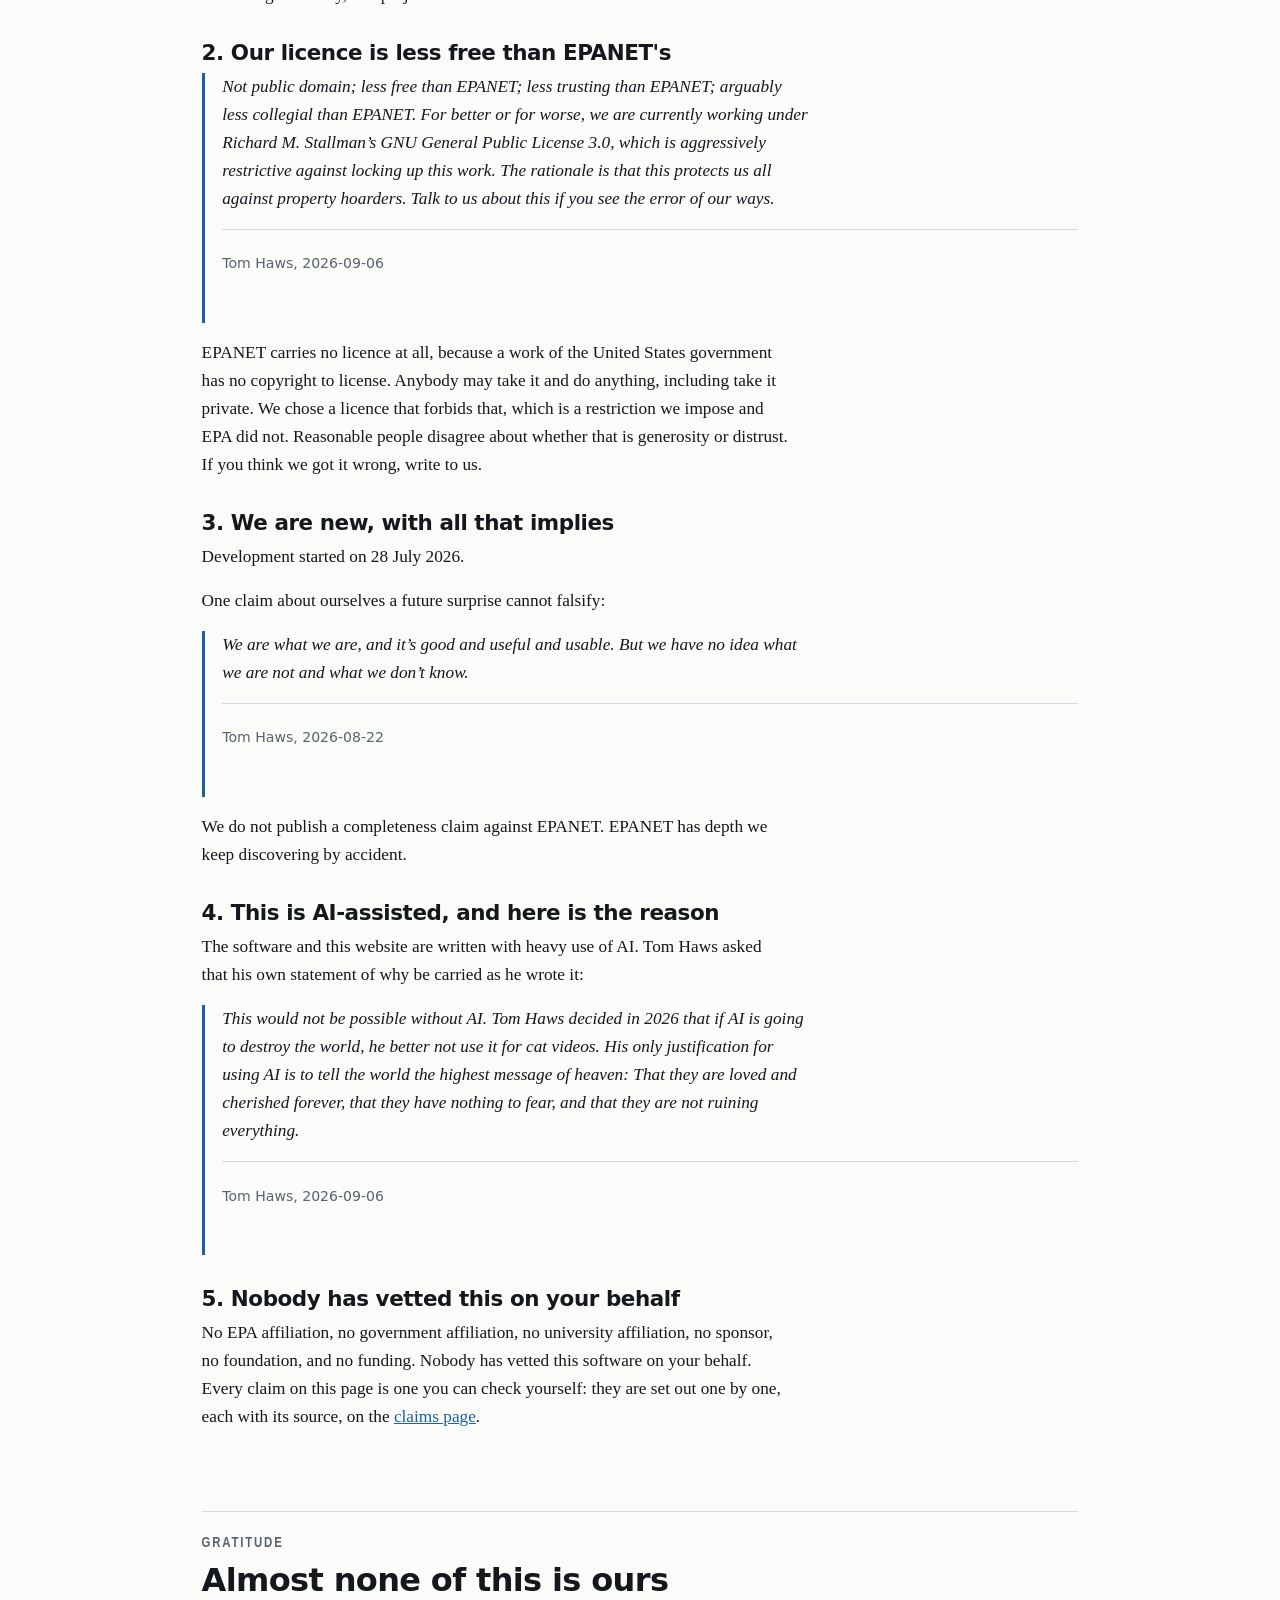
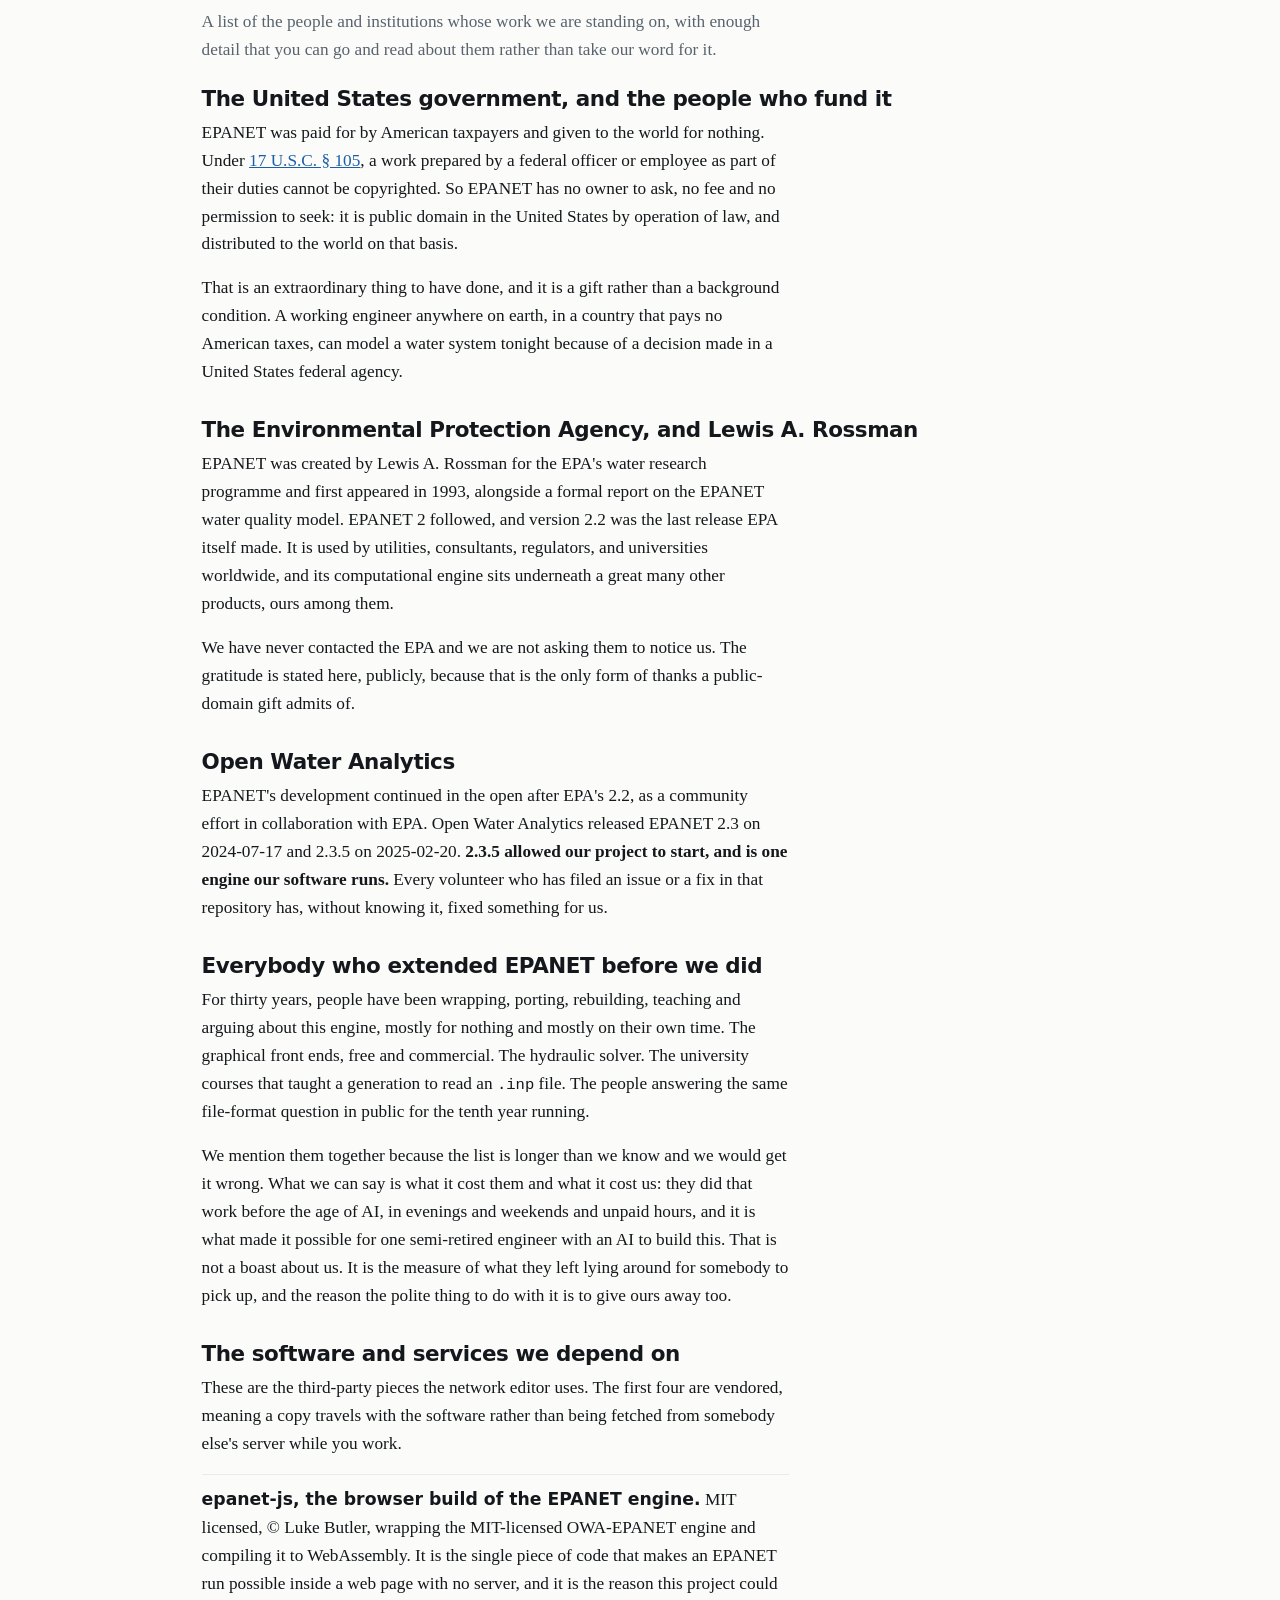
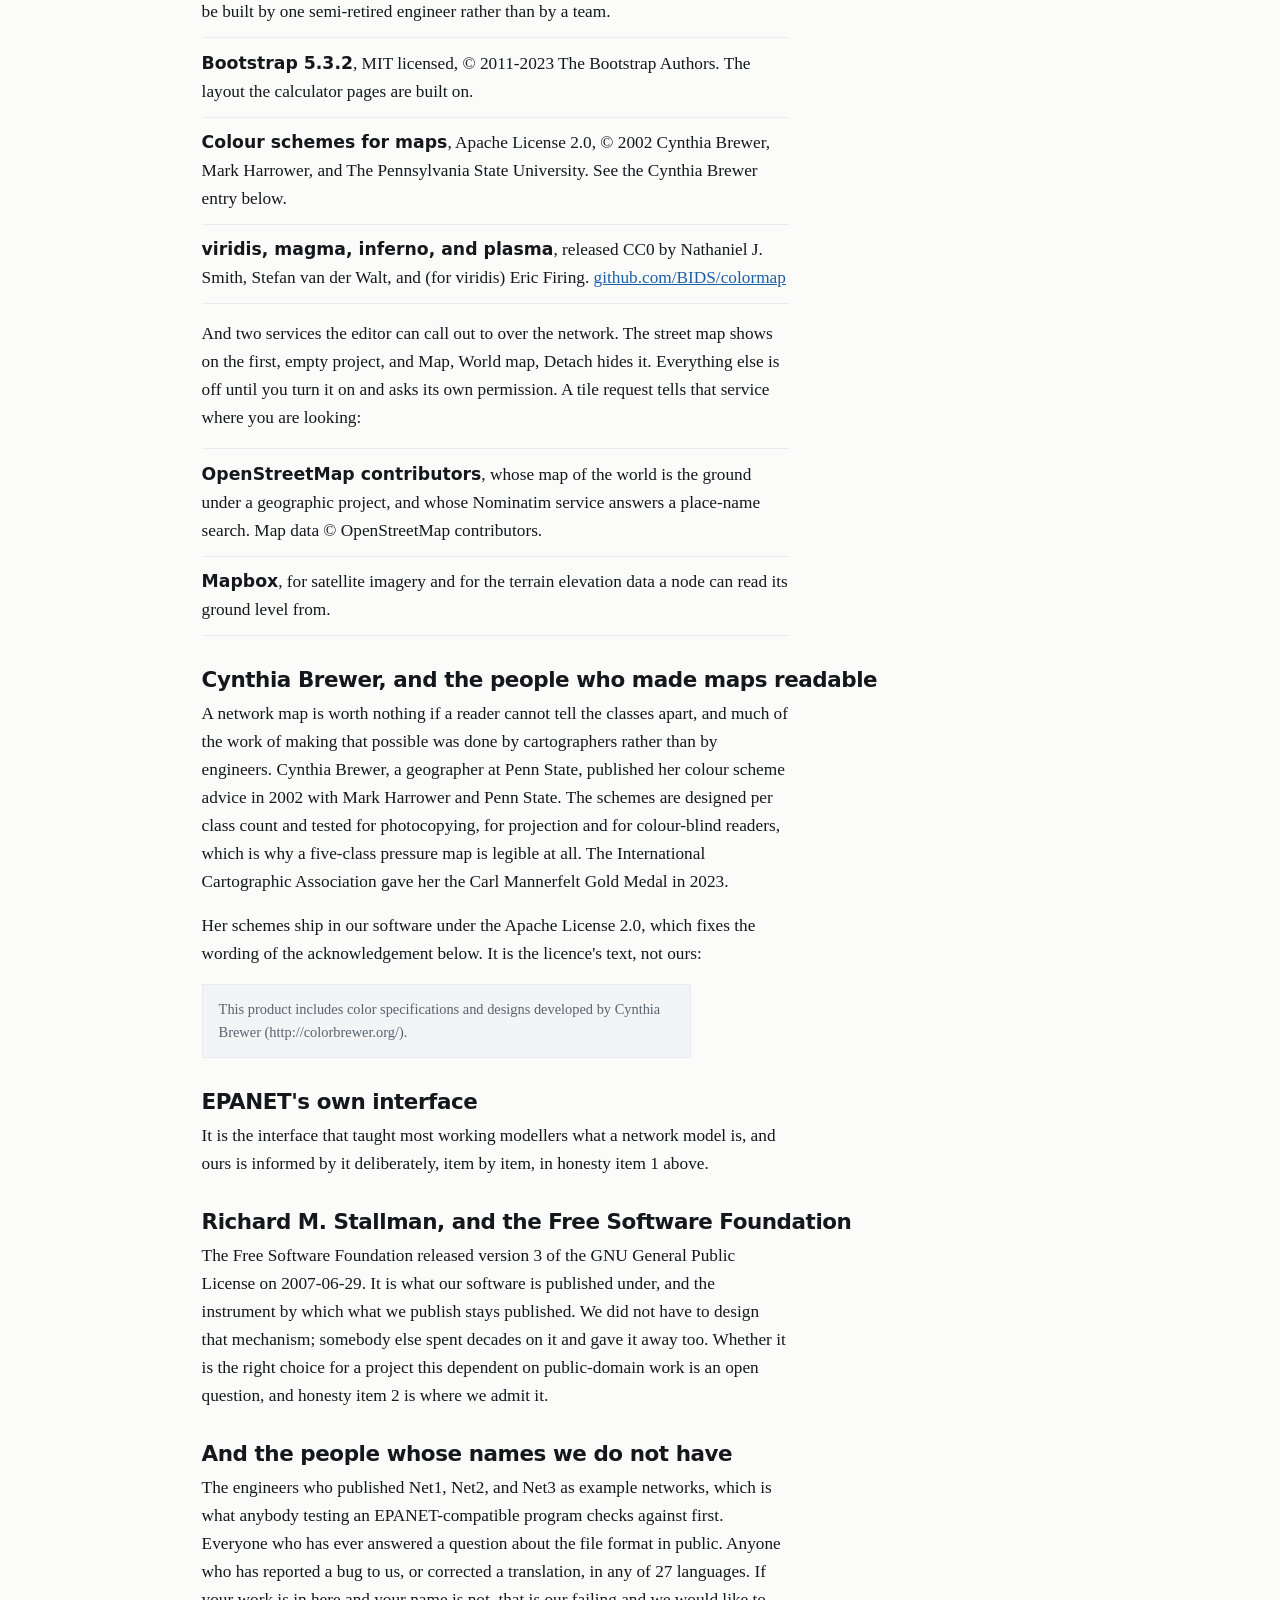
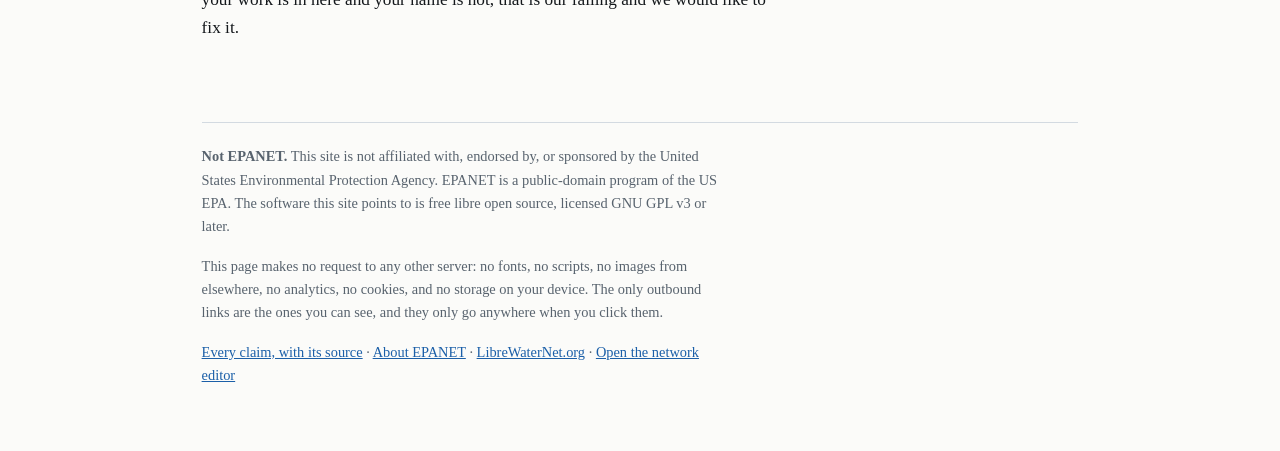
==== commit 5fd7f69a: "Merge branch 'disclosures'" ====
--- a/index.html
+++ b/index.html
@@ -4,7 +4,7 @@
 <meta charset="utf-8">
 <title>Not EPANET</title>
 <meta name="viewport" content="width=device-width, initial-scale=1">
-<meta name="description" content="A doorway to free water network modelling software, and a plain statement of what it is not. Not EPANET, not affiliated with the US EPA, and deeply dependent on both.">
+<meta name="description" content="A doorway to free water network modelling software, and a plain statement of what it is not. Not EPANET, not affiliated with the US EPA, and deeply indebted to both.">
 <link rel="icon" href="favicon.svg" type="image/svg+xml">
 <link rel="icon" href="icon-192.png" type="image/png" sizes="192x192">
 <link rel="apple-touch-icon" href="icon-192.png">
@@ -104,13 +104,13 @@
 	</div>
 
 	<div class="item">
-		<h3>1. We owe EPANET a great deal, and we do not depend on its engine</h3>
+		<h3>1. We owe EPANET a great deal</h3>
 		<p>EPANET gave us the file format, the vocabulary, and the answers we are checked
 		against. We read and write EPANET&rsquo;s own <code>.inp</code> file, we use its words
-		for things, and our own solver, which now runs extended periods, water quality, every
+		for things, and our own solver, which runs extended periods, water quality, every
 		valve type, rules, and patterns, was matched against EPANET 2.3.5 on every shipped
 		example and is compared with EPA&rsquo;s own Net3 report. EPANET itself, as OWA-EPANET
-		2.3.5, is still offered and is still the default engine setting. If EPANET had not
+		2.3.5, is offered and is the default engine setting. If EPANET had not
 		existed, or had not been given away, this project would not exist.</p>
 	</div>
 
@@ -133,17 +133,14 @@
 
 	<div class="item">
 		<h3>3. We are new, with all that implies</h3>
-		<p>Development started on 28 July 2026. As of 1 September 2026 the software has carried
-		one real-world design report. Counting the defects found and fixed since would tell you
-		nothing you could use; what those two dates tell you is that the ones nobody has hit yet
-		are still in there.</p>
+		<p>Development started on 28 July 2026.</p>
 		<p>One claim about ourselves a future surprise cannot falsify:</p>
 		<blockquote>
 			<p>We are what we are, and it&rsquo;s good and useful and usable. But we have no idea
 			what we are not and what we don&rsquo;t know.</p>
 			<footer class="attrib">Tom Haws, 2026-08-22</footer>
 		</blockquote>
-		<p>We do not publish a completeness claim against EPANET, and we never will. EPANET has
+		<p>We do not publish a completeness claim against EPANET. EPANET has
 		depth we keep discovering by accident.</p>
 	</div>
 
@@ -209,7 +206,7 @@
 		<h3>Open Water Analytics</h3>
 		<p>EPANET's development continued in the open after EPA's 2.2, as a community effort in
 		collaboration with EPA. Open Water Analytics released EPANET 2.3 on 2024-07-17 and 2.3.5
-		on 2025-02-20. <b>2.3.5 is the engine our software runs.</b> Every volunteer who
+		on 2025-02-20. <b>2.3.5 allowed our project to start, and is one engine our software runs.</b> Every volunteer who
 		has filed an issue or a fix in that repository has, without knowing it, fixed something
 		for us.</p>
 	</div>
@@ -281,8 +278,7 @@
 
 	<div class="item">
 		<h3>EPANET's own interface</h3>
-		<p>It is customary in this field to describe EPANET's user interface as dated. We decline
-		to. It is the interface that taught most working modellers what a network model is, and
+		<p>It is the interface that taught most working modellers what a network model is, and
 		ours is informed by it deliberately, item by item, in honesty item 1 above.</p>
 	</div>
 
